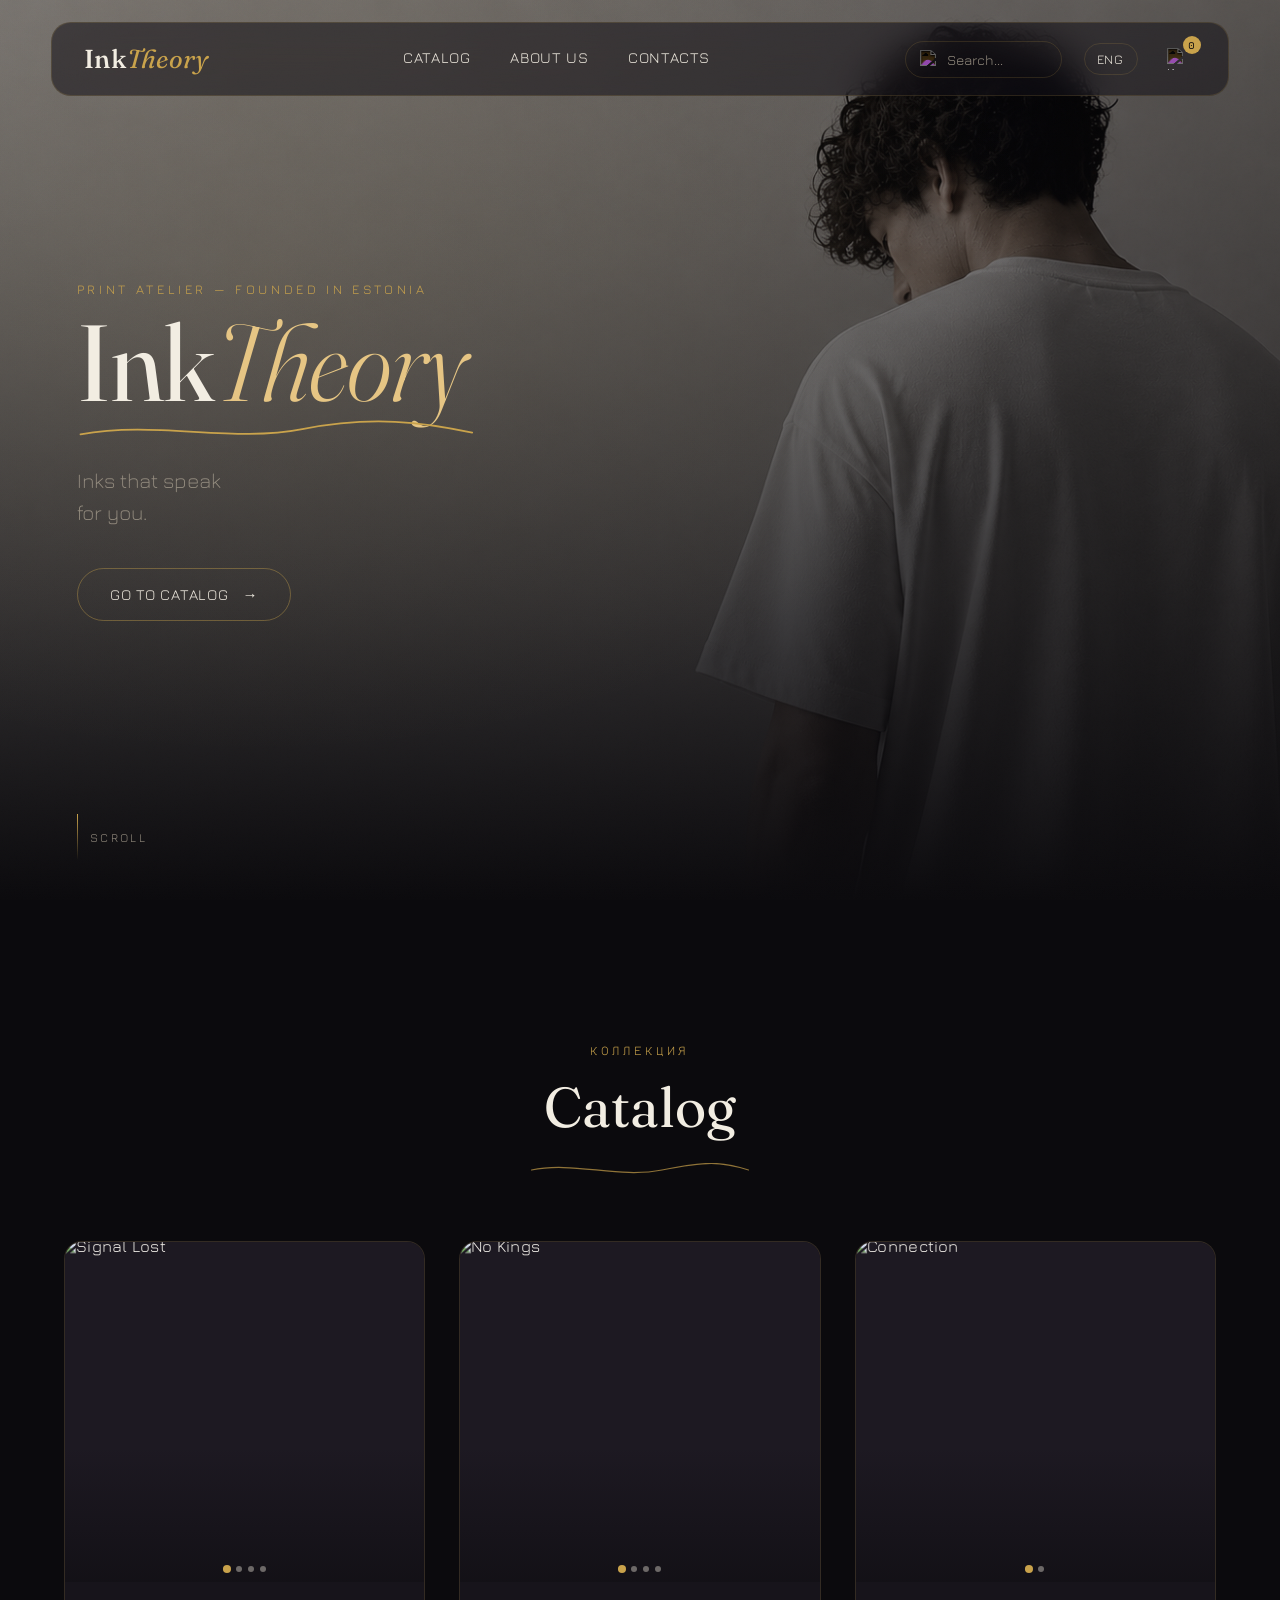
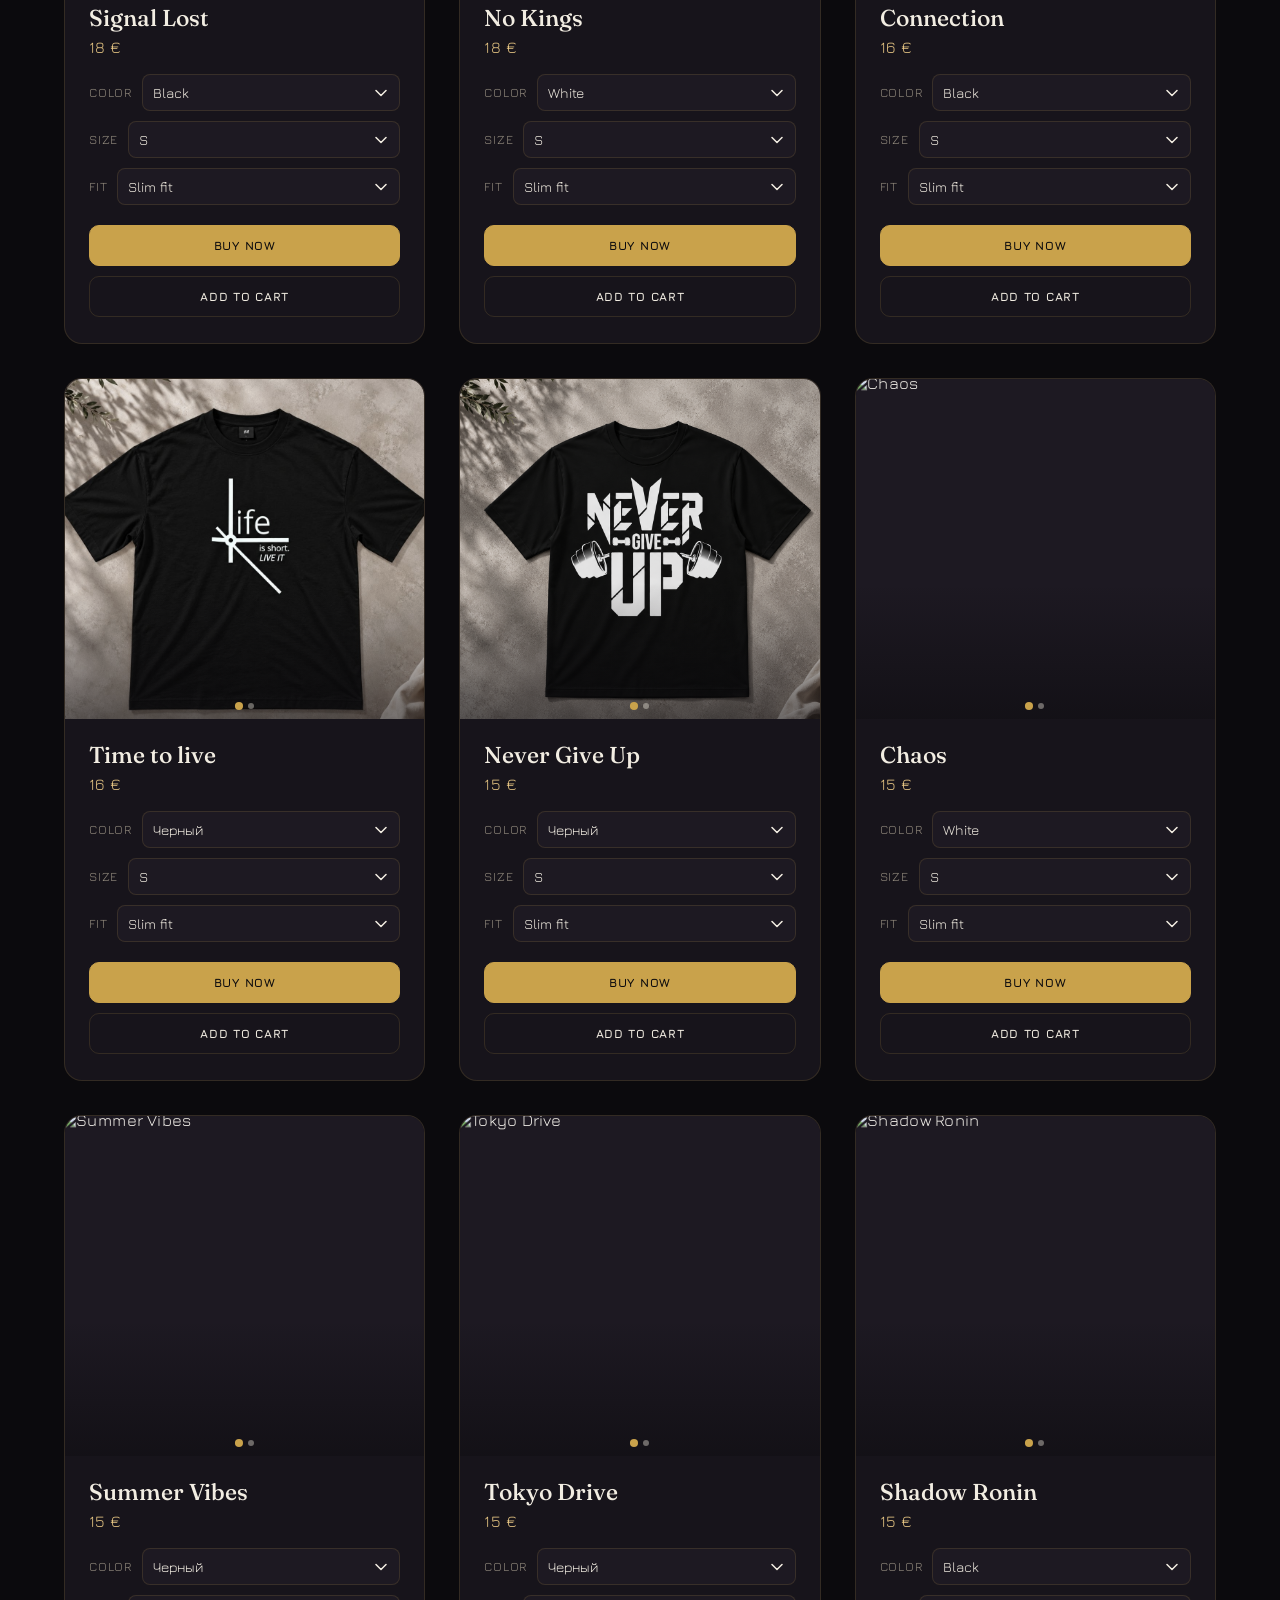
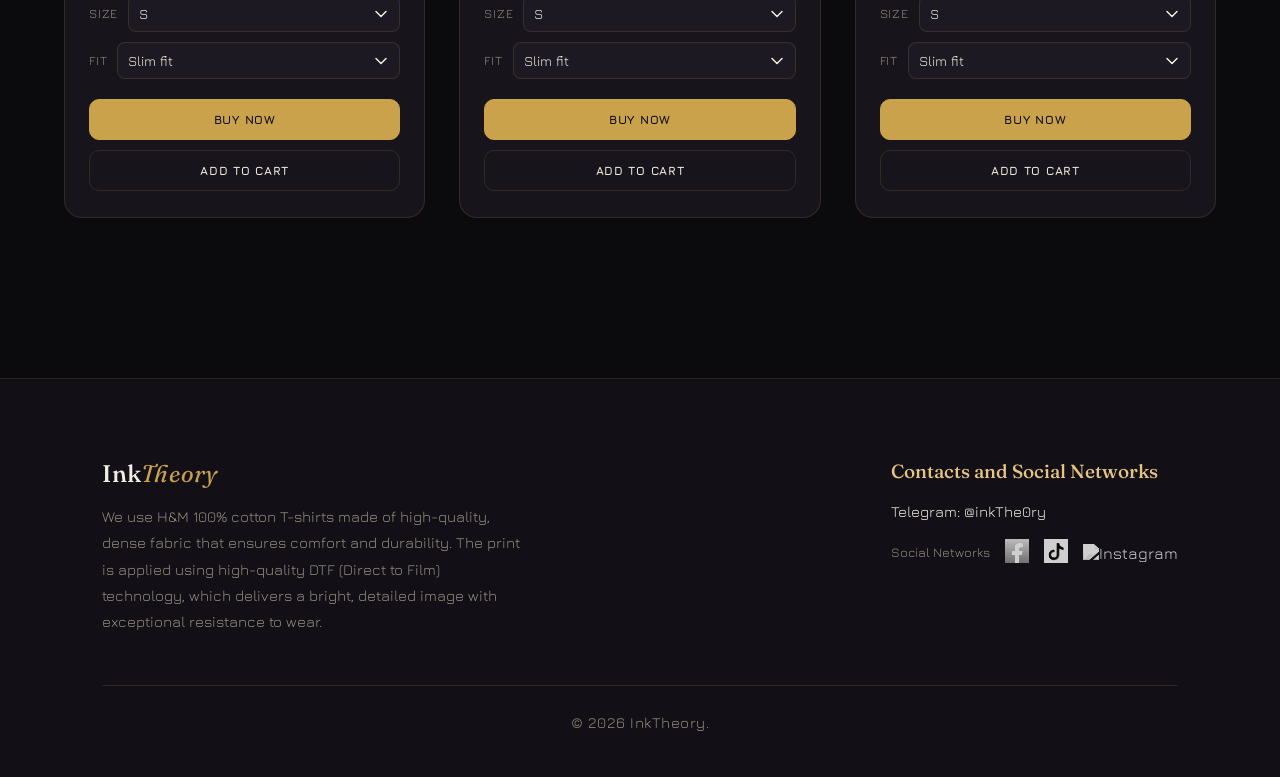
==== InkTheory-Danik/index.html @ cb8fa47a "Add files via upload" ====
<!DOCTYPE html>
<html lang="ru">
<head>
    <meta charset="UTF-8">
    <meta name="viewport" content="width=device-width, initial-scale=1.0">
    <title>InkTheory — Чернила, которые говорят за тебя</title>
    <link rel="preconnect" href="https://fonts.googleapis.com">
    <link rel="preconnect" href="https://fonts.gstatic.com" crossorigin>

    <link href="https://fonts.googleapis.com/css2?family=Fraunces:ital,opsz,wght@0,9..144,300;0,9..144,400;0,9..144,500;0,9..144,600;1,9..144,400;1,9..144,500&family=Jura:wght@300..700&display=swap" rel="stylesheet">

    <link rel="stylesheet" href="style.css">

    <!-- Leaflet -->
    <link rel="stylesheet" href="https://unpkg.com/leaflet@1.9.4/dist/leaflet.css">
    <script src="https://unpkg.com/leaflet@1.9.4/dist/leaflet.js" defer></script>

    <!-- EmailJS -->
    <script src="https://cdn.jsdelivr.net/npm/@emailjs/browser@4/dist/email.min.js" defer></script>

    <!-- PayPal -->
    <script src="https://www.paypal.com/sdk/js?client-id=BAAsgjEdtE_Fz30RCffVSOFut6S5wmv0D1-UGDR533Jw7ZelJe4V5Go125pzAkQ78EjaNn6FU8KIdBzm6M&currency=EUR"></script>
    <script src="script.js" defer></script>
    <script src="PayPal.js" defer></script>


    <style>
        .product-image-wrap .gallery-model-image {
            object-fit: contain !important;
            object-position: center center !important;
            background: #0e0d10;
        }

        .product-image-wrap .gallery-model-placeholder {
            display: flex;
            align-items: center;
            justify-content: center;
            width: 100%;
            height: 100%;
            background: #0e0d10;
            color: #8d8890;
            font-size: 13px;
            letter-spacing: .04em;
            text-align: center;
        }

        .product-image-wrap .gallery-model-placeholder::after {
            content: 'PHOTO OF MODEL';
        }
    </style>
</head>

<body>

<div class="grain"></div>

<header class="main-header" id="siteNav">

    <div class="nav-inner">

        <!-- LOGO -->
        <a href="#top" class="logo">
            Ink<em>Theory</em>
        </a>


        <!-- NAVIGATION -->
        <nav class="nav-links">

            <a
                href="#catalog"
                id="lang-nav-catalog"
            >
                Каталог
            </a>

            <a
                href="#footer"
                id="lang-nav-collections"
            >
                О нас
            </a>

            <a
                href="#footer"
                id="lang-nav-contacts"
            >
                Контакты
            </a>

        </nav>


        <!-- HEADER ICONS -->
        <div class="header-icons">


            <!-- SEARCH -->
            <div class="search-wrap">

                <img
                    src="search.svg"
                    alt="Поиск"
                    class="icon search-icon"
                >

                <input
                    type="text"
                    id="search-input"
                    placeholder="Поиск..."
                    autocomplete="off"
                >

                <div
                    class="search-results"
                    id="search-results"
                ></div>

            </div>


            <!-- LANGUAGE -->
            <select
                id="language-select"
                aria-label="Выбор языка"
            >

                <option value="ru">
                    RUS
                </option>

                <option value="en">
                    ENG
                </option>

                <option value="et">
                    EST
                </option>

            </select>


            <!-- ===================================================== -->
            <!-- КОРЗИНА -->
            <!-- ===================================================== -->

            <div class="cart-wrapper">


                <!-- CART BUTTON -->
                <button
                    type="button"
                    class="cart-trigger"
                    aria-label="Открыть корзину"
                    aria-expanded="false"
                >

                    <img
                        src="shopping-cart.svg"
                        alt="Корзина"
                        class="icon cart-icon"
                    >

                    <span class="cart-count">
                        0
                    </span>

                </button>


                <!-- ================================================= -->
                <!-- CART WINDOW -->
                <!-- ================================================= -->

                <div
                    class="cart-window"
                    aria-label="Корзина"
                >


                    <!-- CART HEADER -->
                    <div class="cart-header">

                        <h3 id="lang-cart-title">
                            Корзина
                        </h3>

                        <button
                            type="button"
                            class="cart-close"
                            aria-label="Закрыть корзину"
                        >
                            ×
                        </button>

                    </div>


                    <!-- ================================================= -->
                    <!-- CART ITEMS -->
                    <!-- ================================================= -->

                    <div class="cart-items">

                        <p id="lang-cart-empty">
                            Корзина пустая
                        </p>

                    </div>


                    <!-- ================================================= -->
                    <!-- CART SUMMARY -->
                    <!-- ================================================= -->

                    <div class="cart-summary">


                        <!-- SUBTOTAL -->
                        <div class="cart-summary-row">

                            <span id="lang-cart-subtotal-label">
                                Товары
                            </span>

                            <span class="cart-subtotal">
                                0.00 €
                            </span>

                        </div>


                        <!-- SHIPPING -->
                        <div class="cart-summary-row">

                            <span id="lang-cart-shipping-label">
                                Доставка
                            </span>

                            <span class="cart-shipping">
                                0.00 €
                            </span>

                        </div>


                        <!-- TOTAL -->
                        <div
                            class="cart-summary-row cart-summary-total"
                        >

                            <span id="lang-cart-total-label">
                                Итого
                            </span>

                            <strong class="cart-total">
                                0.00 €
                            </strong>

                        </div>

                    </div>


                    <!-- ================================================= -->
                    <!-- CHECKOUT -->
                    <!-- ================================================= -->

                    <button
                        type="button"
                        class="checkout-btn"
                        id="lang-cart-checkout"
                    >
                        Перейти к оплате
                    </button>


                    <!-- ================================================= -->
                    <!-- CLEAR CART -->
                    <!-- ================================================= -->

                    <button
                        type="button"
                        class="clear-cart"
                        id="lang-cart-clear"
                    >
                        Очистить корзину
                    </button>


                </div>

            </div>


        </div>

    </div>

</header>


<!-- ============================================================= -->
<!-- HERO -->
<!-- ============================================================= -->

<section class="hero" id="top">

    <div class="hero-veil"></div>

    <div class="hero-content">

        <p
            class="eyebrow"
            id="lang-hero-eyebrow"
        >
            Ателье принта — основано в Эстонии
        </p>


        <h1 class="main-title">
            Ink<em>Theory</em>
        </h1>


        <svg
            class="ink-stroke"
            viewBox="0 0 460 30"
            preserveAspectRatio="none"
            aria-hidden="true"
        >
            <path d="M4 20 C 90 4, 180 30, 260 14 S 400 6, 456 18"/>
        </svg>


        <p
            class="main-subtitle"
            id="lang-hero-subtitle"
        >
            Чернила, которые говорят<br>
            за тебя.
        </p>


        <a
            href="#catalog"
            class="cta-button"
        >

            <span id="lang-hero-btn">
                Перейти в каталог
            </span>

            <span class="arrow">
                &rarr;
            </span>

        </a>

    </div>


    <div
        class="scroll-cue"
        aria-hidden="true"
    >

        <span></span>

        <p id="lang-scroll-cue">
            Листайте
        </p>

    </div>

</section>


<!-- ============================================================= -->
<!-- CATALOG -->
<!-- ============================================================= -->

<section
    class="catalog"
    id="catalog"
>

    <div class="section-head reveal">

        <span
            class="eyebrow"
            id="collections"
        >
            Коллекция
        </span>


        <h2
            class="catalog-title"
            id="lang-catalog-title"
        >
            Каталог
        </h2>


        <svg
            class="ink-divider"
            viewBox="0 0 300 16"
            preserveAspectRatio="none"
            aria-hidden="true"
        >
            <path d="M2 8 C 60 -2, 120 18, 180 8 S 260 -2, 298 8"/>
        </svg>

    </div>


    <div class="products-grid">


        <!-- ===================================================== -->
        <!-- SIGNAL LOST -->
        <!-- ===================================================== -->

        <div
            class="product-card reveal"
            data-product-id="signal-lost"
        >

            <div class="product-image-wrap">

                <img
                    src="images/signal-front.jpg"
                    alt="Signal Lost"
                    class="product-image"

                    data-black="images/signal-front.jpg"
                    data-white="images/TODO-new-3-white.png"

                    data-images-black="images/signal-front.jpg, images/signal-back.jpg, images/signalL-front.jpg, images/signalL-back.jpg"

                    data-images-white=""
                >

                <button
                    type="button"
                    class="carousel-btn carousel-prev"
                    aria-label="Предыдущее фото"
                >
                    ‹
                </button>

                <button
                    type="button"
                    class="carousel-btn carousel-next"
                    aria-label="Следующее фото"
                >
                    ›
                </button>

                <div class="carousel-dots"></div>

            </div>


            <div class="product-body">

                <h3 class="lang-p-title">
                    Signal Lost
                </h3>

                <p class="product-price">
                    18 €
                </p>


                <div class="options">

                    <div class="option-row">

                        <label class="lang-label-color">
                            Цвет
                        </label>

                        <select class="color-select">

                            <option
                                value="black"
                                class="lang-color-black"
                            >
                                Черный
                            </option>

                        </select>

                    </div>


                    <div class="option-row">

                        <label class="lang-label-size">
                            Размер
                        </label>

                        <select>

                            <option>S</option>
                            <option>M</option>
                            <option>L</option>

                        </select>

                    </div>


                    <div class="option-row">

                        <label class="lang-label-fit">
                            Посадка
                        </label>

                        <select class="fit-select">

                            <option
                                value="slim"
                                class="lang-fit-slim"
                            >
                                Slim fit
                            </option>

                            <option
                                value="regular"
                                class="lang-fit-regular"
                            >
                                Regular
                            </option>

                            <option
                                value="relaxed"
                                class="lang-fit-relaxed"
                            >
                                Relaxed
                            </option>

                            <option
                                value="loose"
                                class="lang-fit-loose"
                            >
                                Loose
                            </option>

                            <option
                                value="oversize"
                                class="lang-fit-oversize"
                            >
                                Oversize
                            </option>

                        </select>

                    </div>

                </div>


                <div class="product-buttons">

                    <button
                        class="buy-btn lang-btn-buy"
                    >
                        Купить сейчас
                    </button>

                    <button
                        type="button"
                        class="cart-btn lang-btn-add"
                    >
                        Добавить в корзину
                    </button>

                </div>

            </div>

        </div>

        <!-- ===================================================== -->
        <!-- NO KINGS -->
        <!-- ===================================================== -->

        <div
            class="product-card reveal"
            data-product-id="no-kings"
        >

            <div class="product-image-wrap">

                <img
                    src="images/No Kings.png"
                    alt="No Kings"
                    class="product-image"

                    data-black=""

                    data-white="images/No Kings.png, images/No Kings-back.png"

                    data-images-black=""

                    data-images-white="images/No Kings.png, img/No KIngs-back.png, images/NoKings-front.png, images/NoKings-back.png"
                >

                <button
                    type="button"
                    class="carousel-btn carousel-prev"
                    aria-label="Предыдущее фото"
                >
                    ‹
                </button>

                <button
                    type="button"
                    class="carousel-btn carousel-next"
                    aria-label="Следующее фото"
                >
                    ›
                </button>

                <div class="carousel-dots"></div>

            </div>


            <div class="product-body">

                <h3 class="lang-p-title">
                    No Kings
                </h3>

                <p class="product-price">
                    18 €
                </p>


                <div class="options">

                    <div class="option-row">

                        <label class="lang-label-color">
                            Цвет
                        </label>

                        <select class="color-select">

                            <option
                                value="white"
                                class="lang-color-white"
                            >
                                Белый
                            </option>

                        </select>

                    </div>


                    <div class="option-row">

                        <label class="lang-label-size">
                            Размер
                        </label>

                        <select>

                            <option>S</option>
                            <option>M</option>

                        </select>

                    </div>


                    <div class="option-row">

                        <label class="lang-label-fit">
                            Посадка
                        </label>

                        <select class="fit-select">

                            <option value="slim">Slim fit</option>
                            <option value="regular">Regular</option>
                            <option value="relaxed">Relaxed</option>
                            <option value="loose">Loose</option>
                            <option value="oversize">Oversize</option>

                        </select>

                    </div>

                </div>


                <div class="product-buttons">

                    <button
                        class="buy-btn lang-btn-buy"
                    >
                        Купить сейчас
                    </button>

                    <button
                        type="button"
                        class="cart-btn lang-btn-add"
                    >
                        Добавить в корзину
                    </button>

                </div>

            </div>

        </div>


        <!-- ===================================================== -->
        <!-- CONNECTION -->
        <!-- ===================================================== -->

        <div
            class="product-card reveal"
            data-product-id="connection"
        >

            <div class="product-image-wrap">

                <img
                    src="images/ConnectionB.jpg"
                    alt="Connection"
                    class="product-image"

                    data-black="images/ConnectionB.jpg"
                    data-white="images/ConnectionW.jpg"

                    data-images-black="images/ConnectionB.jpg, images/Connection-frontB.png"

                    data-images-white="images/ConnectionW.jpg, images/Connection-frontW.png"
                >

                <button
                    type="button"
                    class="carousel-btn carousel-prev"
                    aria-label="Предыдущее фото"
                >
                    ‹
                </button>

                <button
                    type="button"
                    class="carousel-btn carousel-next"
                    aria-label="Следующее фото"
                >
                    ›
                </button>

                <div class="carousel-dots"></div>

            </div>


            <div class="product-body">

                <h3 class="lang-p-title">
                    Connection
                </h3>

                <p class="product-price">
                    16 €
                </p>


                <div class="options">

                    <div class="option-row">

                        <label class="lang-label-color">
                            Цвет
                        </label>

                        <select class="color-select">

                            <option
                                value="black"
                                class="lang-color-black"
                            >
                                Черный
                            </option>

                            <option
                                value="white"
                                class="lang-color-white"
                            >
                                Белый
                            </option>

                        </select>

                    </div>


                    <div class="option-row">

                        <label class="lang-label-size">
                            Размер
                        </label>

                        <select>

                            <option>S</option>
                            <option>M</option>
                            <option>L</option>

                        </select>

                    </div>


                    <div class="option-row">

                        <label class="lang-label-fit">
                            Посадка
                        </label>

                        <select class="fit-select">

                            <option value="slim">Slim fit</option>
                            <option value="regular">Regular</option>
                            <option value="relaxed">Relaxed</option>
                            <option value="loose">Loose</option>
                            <option value="oversize">Oversize</option>

                        </select>

                    </div>

                </div>


                <div class="product-buttons">

                    <button
                        class="buy-btn lang-btn-buy"
                    >
                        Купить сейчас
                    </button>

                    <button
                        type="button"
                        class="cart-btn lang-btn-add"
                    >
                        Добавить в корзину
                    </button>

                </div>

            </div>

        </div>


        <!-- ===================================================== -->
        <!-- TIME TO LIVE -->
        <!-- ===================================================== -->

        <div
            class="product-card reveal"
            data-product-id="time-to-live"
        >

            <div class="product-image-wrap">

                <img
                    src="images/Time to liveB.png"
                    alt="Time to live"
                    class="product-image"

                    data-black="images/time-to-liveB.png"
                    data-white="images/Time-to-liveW.png"

                    data-images-black="img/liveB.jpg, img/liveBF.jpg"

                    data-images-white="img/liveW.jpg, img/liveWF.jpg"
                >

                <button
                    type="button"
                    class="carousel-btn carousel-prev"
                    aria-label="Предыдущее фото"
                >
                    ‹
                </button>

                <button
                    type="button"
                    class="carousel-btn carousel-next"
                    aria-label="Следующее фото"
                >
                    ›
                </button>

                <div class="carousel-dots"></div>

            </div>


            <div class="product-body">

                <h3 class="lang-p-title">
                    Time to live
                </h3>

                <p class="product-price">
                    16 €
                </p>


                <div class="options">

                    <div class="option-row">

                        <label class="lang-label-color">
                            Цвет
                        </label>

                        <select class="color-select">

                            <option value="black">
                                Черный
                            </option>

                            <option value="white">
                                Белый
                            </option>

                        </select>

                    </div>


                    <div class="option-row">

                        <label class="lang-label-size">
                            Размер
                        </label>

                        <select>

                            <option>S</option>
                            <option>M</option>
                            <option>L</option>

                        </select>

                    </div>


                    <div class="option-row">

                        <label class="lang-label-fit">
                            Посадка
                        </label>

                        <select class="fit-select">

                            <option value="slim">Slim fit</option>
                            <option value="regular">Regular</option>
                            <option value="relaxed">Relaxed</option>
                            <option value="loose">Loose</option>
                            <option value="oversize">Oversize</option>

                        </select>

                    </div>

                </div>


                <div class="product-buttons">

                    <button
                        class="buy-btn lang-btn-buy"
                    >
                        Купить сейчас
                    </button>

                    <button
                        type="button"
                        class="cart-btn lang-btn-add"
                    >
                        Добавить в корзину
                    </button>

                </div>

            </div>

        </div>


        <!-- ===================================================== -->
        <!-- NEVER GIVE UP -->
        <!-- ===================================================== -->

        <div
            class="product-card reveal"
            data-product-id="never"
        >

            <div class="product-image-wrap">

                <img
                    src="images/Never Give Up.png"
                    alt="Never Give Up"
                    class="product-image"

                    data-black="images/Never Give Up.png"
                    data-white=""

                    data-images-black="images/Never Give Up.png, img/never-front.jpg"
                    data-images-white=""
                >

                <button
                    type="button"
                    class="carousel-btn carousel-prev"
                    aria-label="Предыдущее фото"
                >
                    ‹
                </button>

                <button
                    type="button"
                    class="carousel-btn carousel-next"
                    aria-label="Следующее фото"
                >
                    ›
                </button>

                <div class="carousel-dots"></div>

            </div>


            <div class="product-body">

                <h3 class="lang-p-title">
                    Never Give Up
                </h3>

                <p class="product-price">
                    15 €
                </p>


                <div class="options">

                    <div class="option-row">

                        <label class="lang-label-color">
                            Цвет
                        </label>

                        <select class="color-select">

                            <option value="black">
                                Черный
                            </option>

                        </select>

                    </div>


                    <div class="option-row">

                        <label class="lang-label-size">
                            Размер
                        </label>

                        <select>

                            <option>S</option>
                            <option>M</option>

                        </select>

                    </div>


                    <div class="option-row">

                        <label class="lang-label-fit">
                            Посадка
                        </label>

                        <select class="fit-select">

                            <option value="slim">Slim fit</option>
                            <option value="regular">Regular</option>
                            <option value="relaxed">Relaxed</option>
                            <option value="loose">Loose</option>
                            <option value="oversize">Oversize</option>

                        </select>

                    </div>

                </div>


                <div class="product-buttons">

                    <button
                        class="buy-btn lang-btn-buy"
                        data-paypal-white=""
                    >
                        Купить сейчас
                    </button>

                    <button
                        type="button"
                        class="cart-btn lang-btn-add"
                    >
                        Добавить в корзину
                    </button>

                </div>

            </div>

        </div>


        <!-- ===================================================== -->
        <!-- CHAOS -->
        <!-- ===================================================== -->

        <div
            class="product-card reveal"
            data-product-id="chaos"
        >

            <div class="product-image-wrap">

                <img
                    src="images/Chaos (2).png"
                    alt="Chaos"
                    class="product-image"

                    data-black=""
                    data-white="images/Chaos (2).png,"

                    data-images-black=""
                    data-images-white="images/Chaos (2).png, images/chaos-back.png"
                >

                <button
                    type="button"
                    class="carousel-btn carousel-prev"
                    aria-label="Предыдущее фото"
                >
                    ‹
                </button>

                <button
                    type="button"
                    class="carousel-btn carousel-next"
                    aria-label="Следующее фото"
                >
                    ›
                </button>

                <div class="carousel-dots"></div>

            </div>


            <div class="product-body">

                <h3 class="lang-p-title">
                    Chaos
                </h3>

                <p class="product-price">
                    15 €
                </p>


                <div class="options">

                    <div class="option-row">

                        <label class="lang-label-color">
                            Цвет
                        </label>

                        <select class="color-select">

                            <option
                                value="white"
                                class="lang-color-white"
                            >
                                Белый
                            </option>

                        </select>

                    </div>


                    <div class="option-row">

                        <label class="lang-label-size">
                            Размер
                        </label>

                        <select>

                            <option>S</option>
                            <option>M</option>

                        </select>

                    </div>


                    <div class="option-row">

                        <label class="lang-label-fit">
                            Посадка
                        </label>

                        <select class="fit-select">

                            <option value="slim">Slim fit</option>
                            <option value="regular">Regular</option>
                            <option value="relaxed">Relaxed</option>
                            <option value="loose">Loose</option>
                            <option value="oversize">Oversize</option>

                        </select>

                    </div>

                </div>


                <div class="product-buttons">

                    <button
                        class="buy-btn lang-btn-buy"
                        data-paypal-black=""
                    >
                        Купить сейчас
                    </button>

                    <button
                        type="button"
                        class="cart-btn lang-btn-add"
                    >
                        Добавить в корзину
                    </button>

                </div>

            </div>

        </div>


        <!-- ===================================================== -->
        <!-- SUMMER VIBES -->
        <!-- ===================================================== -->

        <div
            class="product-card reveal"
            data-product-id="summer"
        >

            <div class="product-image-wrap">

                <img
                    src="images/Summer Vibes Black.png"
                    alt="Summer Vibes"
                    class="product-image"

                    data-black="images/Summer Vibes Black.png"
                    data-white="images/Summer Vibes White.png"

                    data-images-black="images/Summer Vibes Black.png, images/summer-fitB.png"

                    data-images-white="images/Summer Vibes White.png, images/summer-fitW.png"
                >

                <button
                    type="button"
                    class="carousel-btn carousel-prev"
                    aria-label="Предыдущее фото"
                >
                    ‹
                </button>

                <button
                    type="button"
                    class="carousel-btn carousel-next"
                    aria-label="Следующее фото"
                >
                    ›
                </button>

                <div class="carousel-dots"></div>

            </div>


            <div class="product-body">

                <h3 class="lang-p-title">
                    Summer Vibes
                </h3>

                <p class="product-price">
                    15 €
                </p>


                <div class="options">

                    <div class="option-row">

                        <label class="lang-label-color">
                            Цвет
                        </label>

                        <select class="color-select">

                            <option value="black">
                                Черный
                            </option>

                            <option value="white">
                                Белый
                            </option>

                        </select>

                    </div>


                    <div class="option-row">

                        <label class="lang-label-size">
                            Размер
                        </label>

                        <select>

                            <option>S</option>
                            <option>M</option>

                        </select>

                    </div>


                    <div class="option-row">

                        <label class="lang-label-fit">
                            Посадка
                        </label>

                        <select class="fit-select">

                            <option value="slim">Slim fit</option>
                            <option value="regular">Regular</option>
                            <option value="relaxed">Relaxed</option>
                            <option value="loose">Loose</option>
                            <option value="oversize">Oversize</option>

                        </select>

                    </div>

                </div>


                <div class="product-buttons">

                    <button
                        class="buy-btn lang-btn-buy"
                    >
                        Купить сейчас
                    </button>

                    <button
                        type="button"
                        class="cart-btn lang-btn-add"
                    >
                        Добавить в корзину
                    </button>

                </div>

            </div>

        </div>


        <!-- ===================================================== -->
        <!-- TOKYO DRIVE -->
        <!-- ===================================================== -->

        <div
            class="product-card reveal"
            data-product-id="drive"
        >

            <div class="product-image-wrap">

                <img
                    src="images/Tokyo Drive Black.png"
                    alt="Tokyo Drive"
                    class="product-image"

                    data-black="images/Tokyo Drive Black.png"
                    data-white="images/Tokyo Drive White.png"

                    data-images-black="images/Tokyo Drive Black.png, images/tokyoB-front.png"

                    data-images-white="images/Tokyo Drive White.png, images/tokyoW-front.png"
                >

                <button
                    type="button"
                    class="carousel-btn carousel-prev"
                    aria-label="Предыдущее фото"
                >
                    ‹
                </button>

                <button
                    type="button"
                    class="carousel-btn carousel-next"
                    aria-label="Следующее фото"
                >
                    ›
                </button>

                <div class="carousel-dots"></div>

            </div>


            <div class="product-body">

                <h3 class="lang-p-title">
                    Tokyo Drive
                </h3>

                <p class="product-price">
                    15 €
                </p>


                <div class="options">

                    <div class="option-row">

                        <label class="lang-label-color">
                            Цвет
                        </label>

                        <select class="color-select">

                            <option value="black">
                                Черный
                            </option>

                            <option value="white">
                                Белый
                            </option>

                        </select>

                    </div>


                    <div class="option-row">

                        <label class="lang-label-size">
                            Размер
                        </label>

                        <select>
                            <option>S</option>
                            <option>M</option>
                        </select>
                    </div>


                    <div class="option-row">

                        <label class="lang-label-fit">
                            Посадка
                        </label>

                        <select class="fit-select">

                            <option value="slim">Slim fit</option>
                            <option value="regular">Regular</option>
                            <option value="relaxed">Relaxed</option>
                            <option value="loose">Loose</option>
                            <option value="oversize">Oversize</option>

                        </select>
                    </div>
                </div>


                <div class="product-buttons">

                    <button
                        class="buy-btn lang-btn-buy"
                    >
                        Купить сейчас
                    </button>

                    <button
                        type="button"
                        class="cart-btn lang-btn-add"
                    >
                        Добавить в корзину
                    </button>
                </div>
            </div>
        </div>


        <!-- ===================================================== -->
        <!-- SHADOW RONIN -->
        <!-- ===================================================== -->

        <div
            class="product-card reveal"
            data-product-id="samurai"
        >

            <div class="product-image-wrap">

                <img
                    src="images/Shadow ronin Black.png"
                    alt="Shadow Ronin"
                    class="product-image"

                    data-black="images/Shadow ronin Black.png"
                    data-white=""

                    data-images-black="images/Shadow ronin Black.png, img/Shadow Ronin-front.png"

                    data-images-white=""
                >

                <button
                    type="button"
                    class="carousel-btn carousel-prev"
                    aria-label="Предыдущее фото"
                >
                    ‹
                </button>

                <button
                    type="button"
                    class="carousel-btn carousel-next"
                    aria-label="Следующее фото"
                >
                    ›
                </button>
                <div class="carousel-dots"></div>
            </div>

            <div class="product-body">

                <h3 class="lang-p-title">
                    Shadow Ronin
                </h3>

                <p class="product-price">
                    15 €
                </p>


                <div class="options">
                    <div class="option-row">
                        <label class="lang-label-color">
                            Цвет
                        </label>
                        <select class="color-select">

                            <option
                                value="black"
                                class="lang-color-black"
                            >
                                Черный
                            </option>
                        </select>
                    </div>


                    <div class="option-row">

                        <label class="lang-label-size">
                            Размер
                        </label>

                        <select>
                            <option>S</option>
                            <option>M</option>
                        </select>
                    </div>

                    <div class="option-row">

                        <label class="lang-label-fit">
                            Посадка
                        </label>

                        <select class="fit-select">

                            <option value="slim">Slim fit</option>
                            <option value="regular">Regular</option>
                            <option value="relaxed">Relaxed</option>
                            <option value="loose">Loose</option>
                            <option value="oversize">Oversize</option>

                        </select>
                    </div>
                </div>


                <div class="product-buttons">

                    <button
                        class="buy-btn lang-btn-buy"
                        data-paypal-white=""
                    >
                        Купить сейчас
                    </button>

                    <button
                        type="button"
                        class="cart-btn lang-btn-add"
                    >
                        Добавить в корзину
                    </button>

                </div>
            </div>
        </div>
    </div>

</section>


<!-- ============================================================= -->
<!-- FOOTER -->
<!-- ============================================================= -->

 <footer class="footer" id="footer">
        <div class="footer-content">

            <div class="footer-about reveal">
                <div class="logo footer-logo">Ink<em>Theory</em></div>
                <p id="lang-footer-about">
                   Мы используем футболки H&M из 100% хлопка, и качетвенной плотной ткани
                   обеспечивающей комфорт и долговечность. 
                   Печать наносится с помощью высококачественной технологии DTF (Direct to Film), которая
                   позволяет получить яркое и детализированное изображение с высокой стойкостью. 
                </p>
            </div>

            <div class="footer-contacts reveal">
                <h3 id="lang-footer-contacts-title">Контакты и Социальные сети</h3>
                <p class="telegram-line">Telegram: @inkThe0ry</p>

                <div class="social-icons">
                    <p id="lang-footer-socials">Social Networks</p>

                    <a href="https://www.facebook.com/profile.php?id=61590591730196&locale=ru_RU" target="_blank" rel="noopener">
                        <img src="images/facebook.png" alt="Facebook">
                    </a>

                    <a href="https://www.tiktok.com/@inktheory18?is_from_webapp=1&sender_device=pc" target="_blank" rel="noopener">
                        <img src="images/tiktok.png" alt="TikTok">
                    </a>

                    <a href="https://www.instagram.com/inktheory.ee/" target="_blank" rel="noopener">
                        <img src="images/instagramm.png" alt="Instagram">
                    </a>
                </div>
            </div>

        </div>

        <div class="footer-bottom">
            <p>© 2026 InkTheory.</p>
        </div>
    </footer>

</body></html>
---- InkTheory-Danik/style.css ----
/* =========================================================================
   INKTHEORY — премиальная тёмная тема
   ========================================================================= */

:root {
    --bg: #0b0a0d;
    --bg-soft: #121016;
    --surface: #17141b;
    --surface-2: #1d1922;
    --border: rgba(201, 162, 75, 0.16);
    --border-strong: rgba(201, 162, 75, 0.4);
    --text: #f2ede2;
    --text-muted: #948c7f;
    --gold: #c9a24b;
    --gold-bright: #e6c583;
    --ink-red: #7c2431;
    --shadow-soft: 0 20px 60px rgba(0, 0, 0, 0.45);
    --ease: cubic-bezier(.22, 1, .36, 1);
}

* {
    margin: 0;
    padding: 0;
    box-sizing: border-box;
}

html {
    scroll-behavior: smooth;
}

body, a, button, select, input, textarea {
    font-family: 'Jura', sans-serif;
}

body {
    background: var(--bg);
    color: var(--text);
    min-height: 100vh;
    -webkit-font-smoothing: antialiased;
    overflow-x: hidden;
    position: relative;
}

/* тонкое зерно поверх всего сайта — ощущение бумаги/типографии */
.grain {
    position: fixed;
    inset: 0;
    pointer-events: none;
    z-index: 9998;
    opacity: 0.035;
    mix-blend-mode: overlay;
    background-image: url("data:image/svg+xml,%3Csvg xmlns='http://www.w3.org/2000/svg' width='120' height='120'%3E%3Cfilter id='n'%3E%3CfeTurbulence type='fractalNoise' baseFrequency='0.85' numOctaves='2' stitchTiles='stitch'/%3E%3C/filter%3E%3Crect width='100%25' height='100%25' filter='url(%23n)'/%3E%3C/svg%3E");
}

::selection {
    background: var(--gold);
    color: #0b0a0d;
}

a {
    color: inherit;
    text-decoration: none;
}

.eyebrow {
    display: inline-block;
    font-size: 13px;
    letter-spacing: 0.28em;
    text-transform: uppercase;
    color: var(--gold);
    margin-bottom: 14px;
}

/* =========================================================================
   ШАПКА — фиксированная
   ========================================================================= */

.main-header {
    position: fixed;
    top: 0;
    left: 0;
    width: 100%;
    z-index: 1000;
    padding: 22px 4vw 0;
    transition: padding 0.4s var(--ease);
}

.nav-inner {
    max-width: 1400px;
    margin: 0 auto;
    height: 74px;
    display: flex;
    align-items: center;
    justify-content: space-between;
    padding: 0 32px;
    border-radius: 20px;
    background: rgba(18, 16, 22, 0.55);
    border: 1px solid var(--border);
    backdrop-filter: blur(18px) saturate(140%);
    -webkit-backdrop-filter: blur(18px) saturate(140%);
    transition: background 0.4s var(--ease), border-color 0.4s var(--ease), box-shadow 0.4s var(--ease);
}

.main-header.scrolled {
    padding-top: 0;
}

.main-header.scrolled .nav-inner {
    border-radius: 0;
    background: rgba(10, 9, 12, 0.82);
    border-color: var(--border-strong);
    box-shadow: 0 10px 40px rgba(0, 0, 0, 0.4);
}

.logo {
    font-family: 'Fraunces', serif;
    font-size: 26px;
    font-weight: 500;
    color: var(--text);
    letter-spacing: 0.01em;
}

.logo em {
    font-style: italic;
    color: var(--gold);
    font-weight: 400;
}

.nav-links {
    display: flex;
    gap: 40px;
}

.nav-links a {
    position: relative;
    font-size: 15px;
    letter-spacing: 0.04em;
    color: var(--text);
    text-transform: uppercase;
    padding-bottom: 4px;
}

.nav-links a::after {
    content: "";
    position: absolute;
    left: 0;
    bottom: 0;
    width: 0;
    height: 1px;
    background: var(--gold);
    transition: width 0.35s var(--ease);
}

.nav-links a:hover::after {
    width: 100%;
}

.header-icons {
    display: flex;
    align-items: center;
    gap: 22px;
    position: relative;
}

.search-wrap {
    position: relative;
    display: flex;
    align-items: center;
    gap: 8px;
    border: 1px solid var(--border);
    border-radius: 999px;
    padding: 8px 14px;
    transition: border-color 0.3s var(--ease), width 0.3s var(--ease);
}

.search-results {
    display: none;
    position: absolute;
    top: calc(100% + 12px);
    left: 0;
    width: 260px;
    background: var(--surface);
    border: 1px solid var(--border);
    border-radius: 14px;
    padding: 8px;
    box-shadow: var(--shadow-soft);
    z-index: 1001;
    opacity: 0;
    transform: translateY(-6px);
    transition: opacity 0.25s var(--ease), transform 0.25s var(--ease);
}

.search-results.active {
    display: block;
    opacity: 1;
    transform: translateY(0);
}

.search-result-item {
    display: flex;
    align-items: center;
    gap: 10px;
    width: 100%;
    background: transparent;
    border: none;
    border-radius: 9px;
    padding: 9px 10px;
    cursor: pointer;
    text-align: left;
    font-size: 14px;
    color: var(--text);
    transition: background 0.2s;
}

.search-result-item:hover {
    background: var(--surface-2);
}

.search-result-item img {
    width: 30px;
    height: 36px;
    object-fit: cover;
    border-radius: 5px;
    background: var(--surface-2);
}

.search-result-item span {
    color: var(--gold-bright);
}

.search-results .search-no-results {
    padding: 10px 12px;
    font-size: 13px;
    color: var(--text-muted);
}

@keyframes cardHighlight {
    0% { box-shadow: 0 0 0 0 rgba(201,162,75,0); border-color: var(--border); }
    30% { box-shadow: 0 0 0 6px rgba(201,162,75,0.18); border-color: var(--gold); }
    100% { box-shadow: 0 0 0 0 rgba(201,162,75,0); border-color: var(--border-strong); }
}

.product-card.search-highlight {
    animation: cardHighlight 1.6s var(--ease);
}

.search-wrap:focus-within {
    border-color: var(--gold);
}

.search-icon {
    width: 15px;
    height: 15px;
    opacity: 0.7;
    filter: invert(1);
}

#search-input {
    background: transparent;
    border: none;
    outline: none;
    color: var(--text);
    font-size: 14px;
    width: 100px;
    transition: width 0.3s var(--ease);
}

#search-input::placeholder {
    color: var(--text-muted);
}

#search-input:focus {
    width: 150px;
}

#language-select {
    font-size: 13px;
    letter-spacing: 0.05em;
    border: 1px solid var(--border);
    border-radius: 999px;
    padding: 7px 12px;
    background: transparent;
    color: var(--text);
    cursor: pointer;
    outline: none;
    appearance: none;
    -webkit-appearance: none;
}

#language-select option {
    background: var(--surface);
    color: var(--text);
}

.header-icons .icon {
    width: 19px;
    height: 19px;
    object-fit: contain;
    cursor: pointer;
    filter: invert(1);
    opacity: 0.85;
    transition: opacity 0.2s, transform 0.2s;
}

.header-icons .icon:hover {
    opacity: 1;
    transform: scale(1.12);
}


/* =========================================================
   CART — INKTHEORY
   DESKTOP + MOBILE
   ========================================================= */


/* =========================================================
   CART ICON
   ========================================================= */

.cart-wrapper {
    position: relative;
    display: block;
    z-index: 10000;
}

.cart-trigger {
    position: relative;
    display: flex;
    align-items: center;
    justify-content: center;

    width: 36px;
    height: 36px;
    padding: 0;

    border: 0;
    background: transparent;

    cursor: pointer;
}

.cart-trigger .cart-icon {
    width: 22px;
    height: 22px;
    display: block;
}

.cart-count {
    position: absolute;
    top: -5px;
    right: -5px;

    width: 18px;
    height: 18px;

    display: flex;
    align-items: center;
    justify-content: center;

    border-radius: 50%;
    background: var(--gold);
    color: #0b0a0d;

    font-size: 10px;
    font-weight: 700;

    pointer-events: none;
}


/* =========================================================
   АНИМАЦИЯ ДОБАВЛЕНИЯ ТОВАРА В КОРЗИНУ
   ========================================================= */

/* Лёгкое покачивание иконки корзины */
.cart-trigger.bump {
    animation: cartBump .35s ease;
}

@keyframes cartBump {
    0%   { transform: scale(1) rotate(0deg); }
    30%  { transform: scale(1.08) rotate(-3deg); }
    60%  { transform: scale(1.04) rotate(3deg); }
    100% { transform: scale(1) rotate(0deg); }
}

/* Едва заметный пульс счётчика */
.cart-count.pop {
    animation: countPop .25s ease;
}

@keyframes countPop {
    0%   { transform: scale(1); }
    50%  { transform: scale(1.15); }
    100% { transform: scale(1); }
}


/* =========================================================
   CART WINDOW
   ========================================================= */

.cart-window {
    display: none;

    position: absolute;
    top: calc(100% + 25px);
    right: -32px;

    width: 370px;
    max-width: calc(100vw - 24px);

    padding: 20px;

    background: var(--surface);

    border: 1px solid var(--border);
    border-radius: 18px;

    box-shadow: var(--shadow-soft);

    z-index: 10001;

    opacity: 0;
    transform: translateY(-10px);
}

.cart-window.active {
    display: block;
    animation: cartIn .25s var(--ease) forwards;
}

@keyframes cartIn {
    to {
        opacity: 1;
        transform: translateY(0);
    }
}


/* =========================================================
   CART HEADER
   ========================================================= */

.cart-header {
    border-bottom: 1px solid rgba(201, 162, 75, 0.25);
    padding-bottom: 12px;
    margin-bottom: 15px;

    display: flex;
    align-items: center;
    justify-content: space-between;

    margin-bottom: 16px;
}

.cart-header h3 {
    margin: 0;

    font-family: 'Fraunces', serif;
    font-size: 20px;
    font-weight: 500;

    color: var(--gold-bright);
}

.cart-close {
    width: 32px;
    height: 32px;

    padding: 0;

    border: 0;
    border-radius: 8px;

    background: transparent;

    color: var(--text-muted);

    font-size: 40px;
    line-height: 1;

    cursor: pointer;

    display: flex;
    align-items: center;
    justify-content: center;

    transition: .2s ease;
}

.cart-close:hover {
    background: var(--surface-2);
    color: var(--text);
}


/* =========================================================
   CART ITEMS
   ========================================================= */

.cart-items {
    max-height: 300px;
    overflow-y: auto;
    padding-right: 3px;
}

.cart-items p {
    margin: 15px 0;

    color: var(--text-muted);
    font-size: 14px;
    text-align: center;
}


/* =========================================================
   CART SCROLLBAR — DESKTOP + MOBILE
   ========================================================= */

/* Chrome / Edge / Safari */
.cart-items::-webkit-scrollbar {
    width: 5px;
}

.cart-items::-webkit-scrollbar-track {
    background: transparent;
    border-radius: 10px;
}

.cart-items::-webkit-scrollbar-thumb {
    background: rgba(201, 162, 75, .45);
    border-radius: 10px;
}

.cart-items::-webkit-scrollbar-thumb:hover {
    background: rgba(201, 162, 75, .70);
}

/* Firefox */
.cart-items {
    scrollbar-width: thin;
    scrollbar-color: rgba(201, 162, 75, .45) transparent;
}


.cart-product {
    position: relative;

    display: flex;
    align-items: center;

    gap: 12px;

    margin-bottom: 14px;
    padding-bottom: 14px;

    border-bottom: 1px solid var(--border);
}

.cart-img {
    width: 72px;
    height: 88px;

    flex: 0 0 auto;

    object-fit: cover;

    border-radius: 8px;

    background: var(--surface-2);
}

.cart-info {
    min-width: 0;
    flex: 1;

    display: flex;
    flex-direction: column;

    gap: 3px;

    font-size: 12px;
    color: var(--text-muted);
}

.cart-info small {
    font-size: 11px;
    color: var(--text-muted);
}

.cart-product-name {
    color: var(--text);

    font-size: 13px;
    font-weight: 600;

    white-space: nowrap;
    overflow: hidden;
    text-overflow: ellipsis;
}


/* =========================================================
   QUANTITY
   ========================================================= */

.cart-product-bottom {
    display: flex;
    align-items: center;
    justify-content: space-between;

    gap: 10px;

    margin-top: 7px;
}

.cart-product-bottom b {
    color: var(--gold-bright);

    font-size: 13px;

    white-space: nowrap;
}

.cart-quantity {
    display: flex;
    align-items: center;

    height: 28px;

    border: 1px solid var(--border);
    border-radius: 7px;

    overflow: hidden;
}

.qty-btn {
    width: 29px;
    height: 28px;

    padding: 0;

    border: 0;

    background: var(--surface-2);
    color: var(--text);

    font-size: 16px;

    cursor: pointer;

    display: flex;
    align-items: center;
    justify-content: center;

    transition: .2s ease;
}

.qty-btn:hover {
    background: var(--gold);
    color: #0b0a0d;
}

.qty-value {
    min-width: 30px;

    text-align: center;

    font-size: 12px;
    font-weight: 600;

    color: var(--text);
}


/* =========================================================
   DELETE PRODUCT
   ПРОСТОЙ КРАСНЫЙ КРЕСТИК БЕЗ ЭФФЕКТОВ
   ========================================================= */

.remove-item {
    flex: 0 0 auto;

    width: 24px;
    height: 24px;

    padding: 0;

    border: 0;
    border-radius: 0;

    background: transparent;

    color: #ff3b30;

    font-size: 14px;
    font-weight: 400;
    line-height: 1;

    cursor: pointer;

    display: flex;
    align-items: center;
    justify-content: center;

    transition: none;
}

.remove-item:hover,
.remove-item:focus,
.remove-item:active {
    background: transparent;
    color: #ff3b30;
    transform: none;
    opacity: 1;
    outline: none;
}


/* =========================================================
   SUMMARY
   ========================================================= */

.cart-summary {
    margin-top: 14px;
    padding-top: 13px;

    border-top: 1px solid var(--border);
}

.cart-summary-row {
    display: flex;
    align-items: center;
    justify-content: space-between;

    margin-bottom: 8px;

    color: var(--text-muted);
    font-size: 13px;
}

.cart-summary-total {
    margin-top: 11px;
    padding-top: 11px;

    border-top: 1px solid var(--border);

    color: var(--text);
    font-size: 15px;
}

.cart-summary-total strong {
    color: var(--gold-bright);
    font-size: 17px;
}


/* =========================================================
   PAYPAL
   ========================================================= */

.cart-paypal {
    margin-top: 16px;
}

.cart-paypal-title {
    margin-bottom: 8px;

    color: var(--text-muted);

    font-size: 11px;
    text-transform: uppercase;
    letter-spacing: .08em;
}

#paypal-cart-buttons {
    width: 100%;
}


/* =========================================================
   CHECKOUT BUTTON — точная копия .buy-btn из каталога
   ========================================================= */

.checkout-btn {
    width: 100%;

    margin-top: 12px;
    margin-bottom: 8px;

    padding: 12px;

    border: none;
    border-radius: 10px;

    background: var(--gold);
    color: #0b0a0d;

    cursor: pointer;

    font-size: 12px;
    font-weight: 700;

    letter-spacing: .06em;
    text-transform: uppercase;

    box-sizing: border-box;
    transition: .25s var(--ease);
}

.checkout-btn:hover {
    background: var(--gold-bright);
    transform: translateY(-1px);
}


/* =========================================================
   CLEAR CART — красная обводка и текст
   ========================================================= */

.clear-cart {
    width: 100%;

    margin-top: 8px;

    padding: 12px;

    border: 1px solid #ff3b30;
    border-radius: 10px;

    background: transparent;
    color: #ff3b30;

    cursor: pointer;

    font-size: 12px;
    font-weight: 700;

    letter-spacing: .06em;
    text-transform: uppercase;

    box-sizing: border-box;
    transition: .25s var(--ease);
}

.clear-cart:hover {
    border-color: #ff544a;
    color: #ff544a;
    background: rgba(255, 59, 48, .06);
}

.clear-cart:active {
    transform: none;
}


/* =========================================================
   PRODUCT BUTTONS (КНОПКИ В КАРТОЧКЕ ТОВАРА)
   ========================================================= */

.product-buttons {
    display: flex;
    flex-direction: column;
    gap: 8px;
    width: 100%;
}

/* Общий стиль для обеих кнопок */
.product-buttons button,
.cart-btn,
.buy-btn {
    width: 100%;
    padding: 12px;
    border-radius: 10px;
    font-size: 12px;
    font-weight: 700;
    letter-spacing: .06em;
    text-transform: uppercase;
    text-align: center;
    cursor: pointer;
    box-sizing: border-box;
    transition: .25s var(--ease);
}

/* Верхняя кнопка "Купить сейчас" */
.buy-btn {
    border: none;
    background: var(--gold);
    color: #0b0a0d;
}

.buy-btn:hover {
    background: var(--gold-bright);
    transform: translateY(-1px);
}

/* Нижняя кнопка "Добавить в корзину" */
.cart-btn {
    border: 1px solid var(--border);
    background: transparent;
    color: var(--text);
}

.cart-btn:hover {
    border-color: var(--gold);
    color: var(--gold-bright);
}


/* =========================================================
   MOBILE CART — TOP SHEET
   ========================================================= */

@media (max-width: 700px) {

    .cart-wrapper {
        position: static;
        z-index: 10000;
    }

    /* Затемнение страницы */
    body.cart-open::before {
        content: "";
        position: fixed;
        inset: 0;

        background: rgba(0, 0, 0, .62);

        z-index: 9998;

        backdrop-filter: blur(3px);
        -webkit-backdrop-filter: blur(3px);

        pointer-events: none;
    }

    /* Запрещаем странице скроллиться под корзиной */
    body.cart-open {
        overflow: hidden;
    }

    /* =====================================================
       КОРЗИНА СВЕРХУ
       ===================================================== */

    .cart-window {
        display: none;

        position: fixed !important;

        top: 0 !important;
        left: 0 !important;
        right: 0 !important;
        bottom: auto !important;

        width: 100% !important;
        max-width: 100% !important;

        height: auto;
        max-height: 82vh;

        margin: 0;

        padding: 16px 16px 18px;

        padding-top: max(16px, env(safe-area-inset-top));

        box-sizing: border-box;

        background: var(--surface);

        border: 1px solid var(--border);
        border-top: none;

        border-radius: 0 0 20px 20px;

        box-shadow: 0 10px 40px rgba(0, 0, 0, .5);

        z-index: 100000 !important;

        display: flex;
        flex-direction: column;

        overflow: hidden;

        opacity: 0;

        transform: translateY(-105%);

        transition:
            transform .3s var(--ease),
            opacity .25s ease;
    }

    /* Открытая корзина */
    .cart-window.active {
        display: flex !important;

        opacity: 1 !important;

        transform: translateY(0) !important;

        animation: none !important;
    }

    /* =====================================================
       ДЕКОРАТИВНАЯ ПОЛОСКА
       ===================================================== */

    .cart-window::before {
        content: "";

        width: 42px;
        height: 4px;

        margin: 0 auto 10px;

        flex: 0 0 auto;

        border-radius: 999px;

        background: rgba(201, 162, 75, .35);
    }

    /* =====================================================
       HEADER
       ===================================================== */

    .cart-header {
        flex: 0 0 auto;

        margin: 0 0 12px;
        padding: 0 0 12px;

        display: flex;
        align-items: center;
        justify-content: space-between;

        border-bottom: 1px solid rgba(201, 162, 75, .25);

        background: var(--surface);
    }

    .cart-header h3 {
        font-size: 20px;
        margin: 0;
    }

    .cart-close {
        width: 40px;
        height: 40px;

        flex: 0 0 40px;

        border-radius: 50%;

        background: var(--surface-2);

        color: var(--text-muted);

        font-size: 30px;

        -webkit-tap-highlight-color: transparent;
    }

    .cart-close:active {
        background: rgba(201, 162, 75, .15);
        color: var(--gold-bright);
    }

    /* =====================================================
       СПИСОК ТОВАРОВ
       ===================================================== */

    .cart-items {
        flex: 1 1 auto;

        min-height: 0;

        width: 100%;

        max-height: none;

        overflow-y: auto;
        overflow-x: hidden;

        padding-right: 3px;

        -webkit-overflow-scrolling: touch;

        overscroll-behavior: contain;

        scrollbar-width: thin;
        scrollbar-color: rgba(201, 162, 75, .5) transparent;
    }

    .cart-items::-webkit-scrollbar {
        width: 4px;
    }

    .cart-items::-webkit-scrollbar-track {
        background: transparent;
    }

    .cart-items::-webkit-scrollbar-thumb {
        background: rgba(201, 162, 75, .5);
        border-radius: 10px;
    }

    /* =====================================================
       ТОВАР
       ===================================================== */

    .cart-product {
        width: 100%;
        min-width: 0;

        gap: 10px;

        margin-bottom: 12px;
        padding-bottom: 12px;

        display: flex;
        align-items: center;
    }

    .cart-img {
        width: 64px;
        height: 78px;

        flex: 0 0 64px;

        border-radius: 9px;
    }

    .cart-info {
        min-width: 0;
        flex: 1 1 auto;

        gap: 4px;
    }

    .cart-product-name {
        max-width: 100%;

        font-size: 14px;

        white-space: nowrap;
        overflow: hidden;
        text-overflow: ellipsis;
    }

    .cart-info small {
        font-size: 11px;
    }

    /* Нижняя часть товара */
    .cart-product-bottom {
        min-width: 0;

        display: flex;
        align-items: center;
        justify-content: space-between;

        gap: 7px;

        margin-top: 5px;
    }

    .cart-product-bottom b {
        font-size: 14px;
        white-space: nowrap;
    }

    /* =====================================================
       КОЛИЧЕСТВО
       ===================================================== */

    .cart-quantity {
        height: 36px;

        flex: 0 0 auto;

        border-radius: 9px;
    }

    .qty-btn {
        width: 36px;
        height: 36px;

        font-size: 18px;

        -webkit-tap-highlight-color: transparent;
    }

    .qty-value {
        min-width: 30px;
        font-size: 13px;
    }

    /* =====================================================
       УДАЛИТЬ
       ===================================================== */

    .remove-item {
        width: 30px;
        height: 30px;

        flex: 0 0 30px;

        font-size: 16px;

        color: #ff3b30 !important;

        -webkit-tap-highlight-color: transparent;
    }

    .remove-item:active {
        opacity: .6 !important;
    }

    /* =====================================================
       ИТОГ
       ===================================================== */

    .cart-summary {
        flex: 0 0 auto;

        margin-top: 10px;
        padding-top: 12px;

        background: var(--surface);

        border-top: 1px solid var(--border);
    }

    .cart-summary-row {
        margin-bottom: 7px;
        font-size: 13px;
    }

    .cart-summary-total {
        margin-top: 9px;
        padding-top: 10px;

        font-size: 15px;
    }

    .cart-summary-total strong {
        font-size: 18px;
    }

    /* =====================================================
       PAYPAL
       ===================================================== */

    .cart-paypal {
        flex: 0 0 auto;

        margin-top: 12px;
    }

    .cart-paypal-title {
        margin-bottom: 7px;
        font-size: 10px;
    }

    #paypal-cart-buttons {
        width: 100%;
        max-width: 100%;
    }

    /* =====================================================
       КНОПКИ
       ===================================================== */

    .checkout-btn,
    .clear-cart {

        width: 100%;

        min-height: 46px;

        margin-left: 0;
        margin-right: 0;

        padding: 12px 14px;

        border-radius: 11px;

        font-size: 12px;

        -webkit-tap-highlight-color: transparent;
    }

    .checkout-btn {
        margin-top: 10px;
        margin-bottom: 7px;
    }

    .clear-cart {
        margin-top: 7px;
    }

    .checkout-btn:active {
        transform: scale(.985);
    }

    /* Кнопки товара */
    .product-buttons {
        width: 100%;
        flex-direction: column;
        gap: 7px;
    }
}


/* =========================================================
   VERY SMALL PHONES
   ========================================================= */

@media (max-width: 380px) {

    .cart-window {
        max-height: 88vh;

        padding-left: 12px;
        padding-right: 12px;
        padding-bottom: 14px;

        border-radius: 0 0 18px 18px;
    }

    .cart-header {
        margin-bottom: 10px;
        padding-bottom: 10px;
    }

    .cart-header h3 {
        font-size: 19px;
    }

    .cart-close {
        width: 38px;
        height: 38px;

        flex-basis: 38px;

        font-size: 28px;
    }

    .cart-product {
        gap: 8px;

        margin-bottom: 10px;
        padding-bottom: 10px;
    }

    .cart-img {
        width: 54px;
        height: 66px;

        flex-basis: 54px;
    }

    .cart-product-name {
        font-size: 13px;
    }

    .cart-info small {
        font-size: 10px;
    }

    .cart-product-bottom b {
        font-size: 13px;
    }

    .cart-quantity {
        height: 34px;
    }

    .qty-btn {
        width: 34px;
        height: 34px;
    }

    .qty-value {
        min-width: 27px;
    }

    .remove-item {
        width: 28px;
        height: 28px;
        flex-basis: 28px;
        font-size: 15px;
    }

    .checkout-btn,
    .clear-cart {
        min-height: 44px;
        font-size: 11px;
    }
}



/* =========================================================================
   HERO
   ========================================================================= */

.hero {
    position: relative;
    width: 100%;
    min-height: 100vh;
    display: flex;
    align-items: center;
    background-image: linear-gradient(180deg, rgba(11,10,13,0.35) 0%, rgba(11,10,13,0.75) 65%, var(--bg) 100%), url('images/main.png');
    background-size: cover;
    background-position: center;
    background-repeat: no-repeat;
    padding: 0 6vw;
    overflow: hidden;
}

.hero-veil {
    position: absolute;
    inset: 0;
    background: radial-gradient(ellipse at 20% 30%, rgba(201,162,75,0.08), transparent 55%);
    pointer-events: none;
}

.hero-content {
    position: relative;
    max-width: 640px;
    z-index: 2;
    animation: heroRise 1s var(--ease) both;
}

@keyframes heroRise {
    from { opacity: 0; transform: translateY(24px); }
    to { opacity: 1; transform: translateY(0); }
}

.main-title {
    font-family: 'Fraunces', serif;
    font-weight: 400;
    font-size: 108px;
    line-height: 0.95;
    letter-spacing: -0.01em;
    color: var(--text);
}

.main-title em {
    font-style: italic;
    font-weight: 300;
    color: var(--gold-bright);
}

.ink-stroke {
    width: 100%;
    max-width: 460px;
    height: 26px;
    margin: 4px 0 22px;
    display: block;
}

.ink-stroke path {
    fill: none;
    stroke: var(--gold);
    stroke-width: 2;
    stroke-linecap: round;
    stroke-dasharray: 620;
    stroke-dashoffset: 620;
    animation: drawInk 1.6s 0.5s var(--ease) forwards;
}

@keyframes drawInk {
    to { stroke-dashoffset: 0; }
}

.main-subtitle {
    font-size: 21px;
    line-height: 1.5;
    color: var(--text-muted);
    margin-bottom: 40px;
    font-weight: 300;
}

.cta-button {
    display: inline-flex;
    align-items: center;
    gap: 14px;
    background: transparent;
    color: var(--text);
    border: 1px solid var(--border-strong);
    padding: 17px 32px;
    font-size: 15px;
    letter-spacing: 0.05em;
    text-transform: uppercase;
    border-radius: 999px;
    position: relative;
    overflow: hidden;
    transition: color 0.35s var(--ease), border-color 0.35s var(--ease);
}

.cta-button::before {
    content: "";
    position: absolute;
    inset: 0;
    background: var(--gold);
    transform: translateX(-101%);
    transition: transform 0.4s var(--ease);
    z-index: -1;
}

.cta-button:hover {
    color: #0b0a0d;
    border-color: var(--gold);
}

.cta-button:hover::before {
    transform: translateX(0);
}

.cta-button .arrow {
    transition: transform 0.3s var(--ease);
}

.cta-button:hover .arrow {
    transform: translateX(5px);
}

.scroll-cue {
    position: absolute;
    bottom: 40px;
    left: 6vw;
    display: flex;
    align-items: center;
    gap: 12px;
    z-index: 2;
}

.scroll-cue span {
    width: 1px;
    height: 46px;
    background: linear-gradient(var(--gold), transparent);
    display: block;
    animation: cuePulse 2.2s ease-in-out infinite;
}

@keyframes cuePulse {
    0%, 100% { opacity: 0.3; }
    50% { opacity: 1; }
}

.scroll-cue p {
    font-size: 12px;
    letter-spacing: 0.2em;
    text-transform: uppercase;
    color: var(--text-muted);
}

/* =========================================================================
   КАТАЛОГ
   ========================================================================= */

.catalog {
    padding: 140px 5vw 100px;
    background: var(--bg);
}

.section-head {
    text-align: center;
    margin-bottom: 64px;
}

.catalog-title {
    font-family: 'Fraunces', serif;
    font-weight: 400;
    font-size: 56px;
    color: var(--text);
}

.ink-divider {
    width: 220px;
    height: 14px;
    margin: 22px auto 0;
    display: block;
}

.ink-divider path {
    fill: none;
    stroke: var(--gold);
    stroke-width: 1.4;
    stroke-linecap: round;
    opacity: 0.7;
}

.products-grid {
    max-width: 1400px;
    margin: 0 auto;
    display: grid;
    grid-template-columns: repeat(auto-fill, minmax(280px, 1fr));
    gap: 34px;
}

.product-card {
    background: var(--surface);
    border: 1px solid var(--border);
    border-radius: 18px;
    overflow: hidden;
    transition: transform 0.45s var(--ease), border-color 0.45s var(--ease), box-shadow 0.45s var(--ease);
}

.product-card:hover {
    transform: translateY(-8px);
    border-color: var(--border-strong);
    box-shadow: 0 24px 50px rgba(0,0,0,0.5), 0 0 0 1px rgba(201,162,75,0.08);
}

.product-image-wrap {
    position: relative;
    overflow: hidden;
    background: var(--surface-2);
}

.product-image {
    width: 100%;
    height: 340px;
    object-fit: cover;
    display: block;
    filter: grayscale(45%) contrast(1.02);
    transform: scale(1.03);
    transition: transform 0.6s var(--ease), filter 0.6s var(--ease);
}

.product-card:hover .product-image {
    filter: grayscale(0%) contrast(1.05);
    transform: scale(1.08);
}

.product-image-wrap::after {
    content: "";
    position: absolute;
    inset: 0;
    background: linear-gradient(180deg, transparent 60%, rgba(11,10,13,0.55) 100%);
    pointer-events: none;
    z-index: 2;
}

/* =========================================================================
   ПРОСТАЯ КАРУСЕЛЬ ФОТО ТОВАРА (разные ракурсы)
   ========================================================================= */

.carousel-btn {
    position: absolute;
    top: 50%;
    transform: translateY(-50%);
    z-index: 3;
    width: 32px;
    height: 32px;
    border-radius: 50%;
    border: 1px solid rgba(201, 162, 75, 0.35);
    background: rgba(11, 10, 13, 0.55);
    color: var(--text);
    font-size: 18px;
    line-height: 1;
    display: flex;
    align-items: center;
    justify-content: center;
    cursor: pointer;
    opacity: 0;
    transition: opacity 0.25s var(--ease), background 0.2s;
}

.product-image-wrap:hover .carousel-btn {
    opacity: 1;
}

.carousel-btn:hover {
    background: rgba(201, 162, 75, 0.35);
}

.carousel-prev {
    left: 10px;
}

.carousel-next {
    right: 10px;
}

.carousel-dots {
    position: absolute;
    left: 0;
    right: 0;
    bottom: 10px;
    z-index: 3;
    display: flex;
    justify-content: center;
    gap: 6px;
}

.carousel-dot {
    width: 6px;
    height: 6px;
    border-radius: 50%;
    background: rgba(242, 237, 226, 0.4);
    cursor: pointer;
    transition: background 0.2s, transform 0.2s;
}

.carousel-dot.active {
    background: var(--gold);
    transform: scale(1.35);
}

/* на тач-устройствах ховера нет — стрелки показываем всегда */
@media (max-width: 768px), (hover: none) {
    .carousel-btn {
        opacity: 1;
    }
}

.product-body {
    padding: 22px 24px 26px;
}

.product-card h3 {
    font-family: 'Fraunces', serif;
    font-weight: 500;
    font-size: 23px;
    margin-bottom: 6px;
    color: var(--text);
}

.product-price {
    font-size: 16px;
    color: var(--gold-bright);
    letter-spacing: 0.03em;
    margin-bottom: 18px;
}

.options {
    display: flex;
    flex-direction: column;
    gap: 10px;
    margin-bottom: 20px;
}

.option-row {
    display: flex;
    align-items: center;
    justify-content: space-between;
    gap: 10px;
}

.options label {
    font-size: 12.5px;
    letter-spacing: 0.06em;
    text-transform: uppercase;
    color: var(--text-muted);
    white-space: nowrap;
}

.options select {
    flex: 1;
    padding: 9px 38px 9px 10px;
    border: 1px solid var(--border);
    border-radius: 8px;
    background-color: var(--surface-2);
    background-image: url("data:image/svg+xml,%3Csvg xmlns='http://www.w3.org/2000/svg' width='12' height='8' viewBox='0 0 12 8'%3E%3Cpath d='M1 1.5 6 6.5 11 1.5' fill='none' stroke='%23f2ede2' stroke-width='1.5' stroke-linecap='round' stroke-linejoin='round'/%3E%3C/svg%3E");
    background-repeat: no-repeat;
    background-position: right 12px center;
    background-size: 12px 8px;
    color: var(--text);
    font-size: 14px;
    outline: none;
    cursor: pointer;
    appearance: none;
    -webkit-appearance: none;
    transition: border-color 0.25s;
}

.options select:focus {
    border-color: var(--gold);
}

.product-buttons {
    display: flex;
    gap: 10px;
}

.buy-btn,
.add-cart-btn {
    flex: 1;
    padding: 13px 8px;
    border-radius: 9px;
    font-size: 12.5px;
    font-weight: 700;
    letter-spacing: 0.06em;
    text-transform: uppercase;
    cursor: pointer;
    border: 1px solid var(--gold);
    background: var(--gold);
    color: #0b0a0d;
    transition: background 0.25s var(--ease), color 0.25s var(--ease), transform 0.2s var(--ease);
}

.buy-btn:hover {
    background: transparent;
    color: var(--gold-bright);
    transform: translateY(-2px);
}

/* =========================================================================
   FOOTER
   ========================================================================= */

.footer {
    margin-top: 60px;
    background: var(--bg-soft);
    border-top: 1px solid var(--border);
    color: var(--text);
    padding: 80px 8% 40px;
}

.footer-content {
    max-width: 1200px;
    margin: 0 auto;
    display: flex;
    justify-content: space-between;
    gap: 60px;
    flex-wrap: wrap;
}

.footer-about, .footer-contacts {
    max-width: 420px;
}

.footer-logo {
    margin-bottom: 16px;
    font-size: 24px;
}

.footer p {
    line-height: 1.75;
    color: var(--text-muted);
    font-size: 15px;
}

.footer h3 {
    font-family: 'Fraunces', serif;
    font-weight: 500;
    margin-bottom: 16px;
    color: var(--gold-bright);
    font-size: 19px;
}

.telegram-line {
    margin-bottom: 14px;
    color: var(--text) !important;
}

.social-icons {
    display: flex;
    align-items: center;
    gap: 15px;
    margin-top: 6px;
}

.social-icons p {
    font-size: 13px;
    color: var(--text-muted);
}

.social-icons img {
    width: 24px;
    height: 24px;
    opacity: 0.8;
    filter: grayscale(100%) brightness(1.6);
    transition: transform 0.25s var(--ease), opacity 0.25s;
}

.social-icons img:hover {
    opacity: 1;
    transform: scale(1.15);
    filter: none;
}

.footer-bottom {
    max-width: 1200px;
    margin: 50px auto 0;
    padding-top: 24px;
    border-top: 1px solid var(--border);
    text-align: center;
    color: var(--text-muted);
    font-size: 13px;
    letter-spacing: 0.04em;
}

/* =========================================================================
   СКРОЛЛ-РЕВИЛ
   ========================================================================= */

.reveal {
    opacity: 0;
    transform: translateY(30px);
    transition: opacity 0.8s var(--ease), transform 0.8s var(--ease);
}

.reveal.in-view {
    opacity: 1;
    transform: translateY(0);
}

/* =========================================================================
   УВЕДОМЛЕНИЯ
   ========================================================================= */

.cart-message {
    position: fixed;
    bottom: 30px;
    right: 30px;
    background: var(--surface);
    border: 1px solid var(--border-strong);
    color: var(--text);
    padding: 15px 25px;
    border-radius: 12px;
    font-size: 14px;
    opacity: 0;
    transform: translateY(20px);
    transition: 0.3s var(--ease);
    z-index: 9999;
    box-shadow: var(--shadow-soft);
}

.cart-message.show {
    opacity: 1;
    transform: translateY(0);
}

/* =========================================================================
   АДАПТИВНОСТЬ
   ========================================================================= */

@media (max-width: 1024px) {

    .main-title {
        font-size: 76px;
    }

    .catalog-title {
        font-size: 44px;
    }

    .nav-links {
        gap: 24px;
    }

}

@media (max-width: 768px) {

    .main-header {
        padding: 8px 3vw 0;
    }

    .nav-inner {
        height: auto;
        flex-direction: column;
        gap: 8px;
        padding: 9px 16px;
        border-radius: 14px;
    }

    .nav-links {
        gap: 18px;
        flex-wrap: wrap;
        justify-content: center;
    }

    .nav-links a {
        font-size: 13px;
    }

    .header-icons {
       width: 100%;
       justify-content: center;
       align-items: center;
       flex-wrap: nowrap;
       gap: 14px;
    }

    #search-input {
        width: 90px;
    }

    #search-input:focus {
        width: 120px;
    }

    .search-results {
        left: 50%;
        transform: translateX(-50%) translateY(-6px);
        width: 240px;
    }

    .search-results.active {
        transform: translateX(-50%) translateY(0);
    }

    .hero {
        padding: 0 6vw;
        text-align: center;
        justify-content: center;
    }

    .hero-content {
        margin: 130px auto 60px;
    }

    .ink-stroke {
        margin-left: auto;
        margin-right: auto;
    }

    .main-title {
        font-size: 52px;
    }

    .main-subtitle {
        font-size: 17px;
    }

    .scroll-cue {
        display: none;
    }

    .catalog {
        padding: 90px 3vw 60px;
    }

    .catalog-title {
        font-size: 34px;
    }

    /* ===== КАТАЛОГ В 2 КОЛОНКИ ===== */

    .products-grid {
        display: grid;
        grid-template-columns: repeat(2, minmax(0, 1fr));
        gap: 12px;
        width: 100%;
    }

    .product-card {
        min-width: 0;
        border-radius: 14px;
        overflow: hidden;
    }

    .product-image {
        height: 230px;
    }

    .product-body {
        padding: 12px;
    }

    .product-body h3 {
        font-size: 16px;
    }

    .product-price {
        font-size: 16px;
    }

    .options {
        gap: 7px;
    }

    .option-row {
        gap: 5px;
    }

    .option-row label {
        font-size: 11px;
    }

    .option-row select {
        width: 100%;
        min-width: 0;
        font-size: 11px;
        padding: 7px 6px;
    }

    .product-buttons {
        flex-direction: column;
        gap: 7px;
    }

    .product-buttons button {
        width: 100%;
        min-height: 40px;
        padding: 8px 6px;
        font-size: 11px;
    }

    .footer {
        padding: 60px 6% 30px;
    }

    .footer-content {
        flex-direction: column;
        align-items: center;
        text-align: center;
        gap: 34px;
    }

    .footer-about,
    .footer-contacts {
        max-width: 100%;
    }

    .social-icons {
        justify-content: center;
    }

}


/* ===== МАЛЕНЬКИЕ ТЕЛЕФОНЫ ===== */

@media (max-width: 480px) {

    .main-title {
        font-size: 40px;
    }

    .catalog {
        padding-left: 3vw;
        padding-right: 3vw;
    }

    .products-grid {
        grid-template-columns: repeat(2, minmax(0, 1fr));
        gap: 10px;
    }

    .product-image {
        height: 200px;
    }

    .product-body {
        padding: 10px;
    }

    .product-body h3 {
        font-size: 15px;
    }

    .product-price {
        font-size: 15px;
    }

    .option-row label {
        font-size: 10px;
    }

    .option-row select {
        font-size: 10px;
        padding: 7px 5px;
    }

    .product-buttons {
        gap: 6px;
    }

    .product-buttons button {
        min-height: 38px;
        font-size: 10px;
        padding: 7px 4px;
    }

}


/* ===== ОЧЕНЬ МАЛЕНЬКИЕ ЭКРАНЫ ===== */

@media (max-width: 360px) {

    .products-grid {
        grid-template-columns: repeat(2, minmax(0, 1fr));
        gap: 8px;
    }

    .product-image {
        height: 180px;
    }

    .product-body {
        padding: 8px;
    }

    .product-body h3 {
        font-size: 14px;
    }

    .product-buttons button {
        font-size: 9px;
        min-height: 36px;
    }

}


/* =========================================================================
   УВАЖЕНИЕ К REDUCED-MOTION
   ========================================================================= */

@media (prefers-reduced-motion: reduce) {

    *,
    *::before,
    *::after {
        animation-duration: 0.001ms !important;
        animation-iteration-count: 1 !important;
        transition-duration: 0.001ms !important;
        scroll-behavior: auto !important;
    }

}


/* =========================================================================
   МОДАЛЬНОЕ ОКНО БЫСТРОЙ ОПЛАТЫ
   ========================================================================= */

#paypal-fast-modal input,
#paypal-fast-modal textarea,
#paypal-fast-modal select {
    font-family: 'Jura', sans-serif;
}


/* =========================================================================
   КАРТА ВЫБОРА МЕСТА ДОСТАВКИ
   ========================================================================= */

.delivery-map-block {
    margin-top: 4px;
}

.delivery-map-links {
    display: flex;
    flex-wrap: wrap;
    gap: 8px;
    margin-bottom: 8px;
}

.delivery-map-link {
    display: inline-flex;
    align-items: center;
    gap: 6px;
    font-size: 12px;
    padding: 7px 12px;
    border-radius: 999px;
    border: 1px solid rgba(201,162,75,0.35);
    color: #e6c583;
    background: rgba(201,162,75,0.08);
    text-decoration: none;
    transition: background 0.2s, transform 0.2s;
}

.delivery-map-link:hover {
    background: rgba(201,162,75,0.18);
    transform: translateY(-1px);
}

.delivery-map-search {
    display: flex;
    gap: 6px;
    margin-bottom: 8px;
}

.delivery-map-search input {
    flex: 1;
    padding: 9px 10px;
    background: #1d1922;
    border: 1px solid rgba(201,162,75,0.2);
    color: #f2ede2;
    border-radius: 8px;
    font-size: 13px;
}

.delivery-map-search button {
    padding: 0 14px;
    border: 1px solid rgba(201,162,75,0.35);
    background: rgba(201,162,75,0.12);
    color: #e6c583;
    border-radius: 8px;
    font-size: 13px;
    cursor: pointer;
    white-space: nowrap;
}

.delivery-map-search button:hover {
    background: rgba(201,162,75,0.22);
}

.delivery-map-canvas {
    width: 100%;
    height: 190px;
    border-radius: 10px;
    overflow: hidden;
    border: 1px solid rgba(201,162,75,0.2);
    background: #1d1922;
}

.delivery-map-hint {
    font-size: 11.5px;
    color: #948c7f;
    margin-top: 6px;
    line-height: 1.4;
}


/* тёмная тема для попапов Leaflet */

.leaflet-popup-content-wrapper,
.leaflet-popup-tip {
    background: #17141b;
    color: #f2ede2;
}

.leaflet-container a.leaflet-popup-close-button {
    color: #948c7f;
}
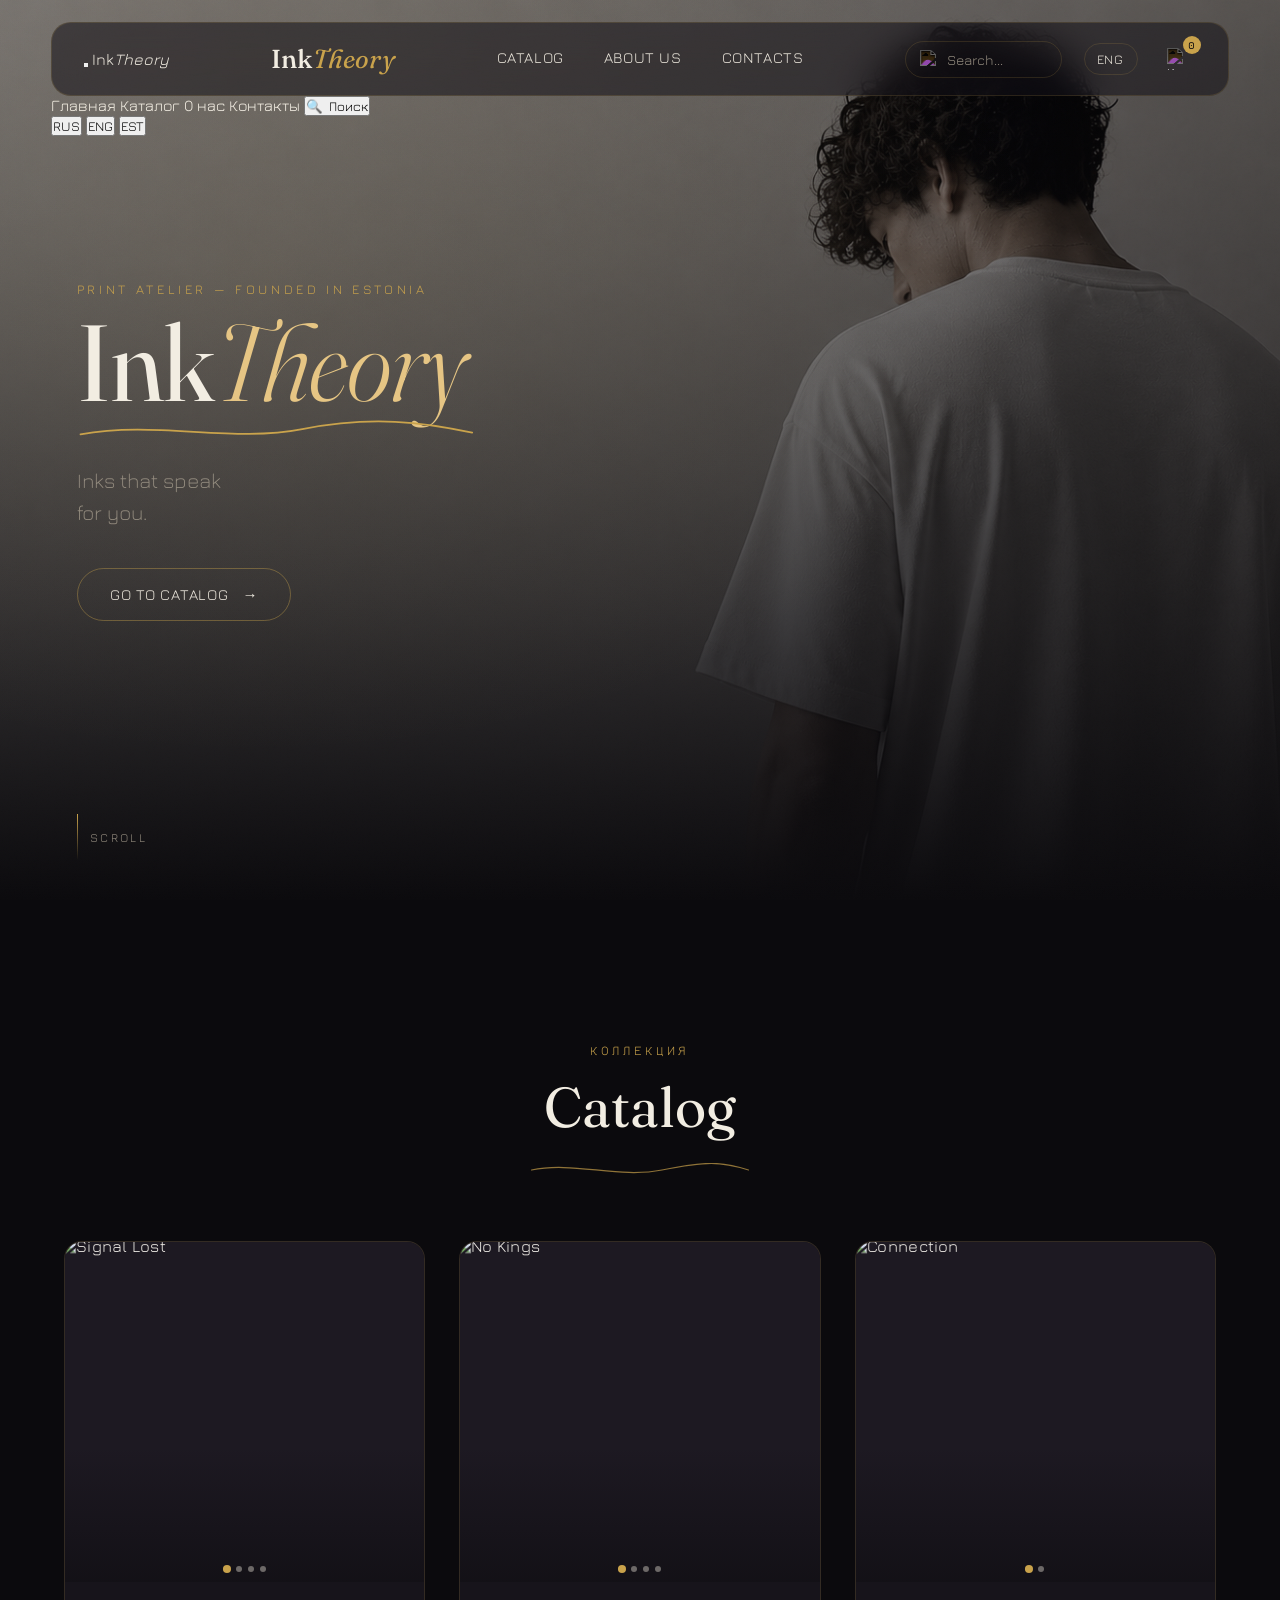
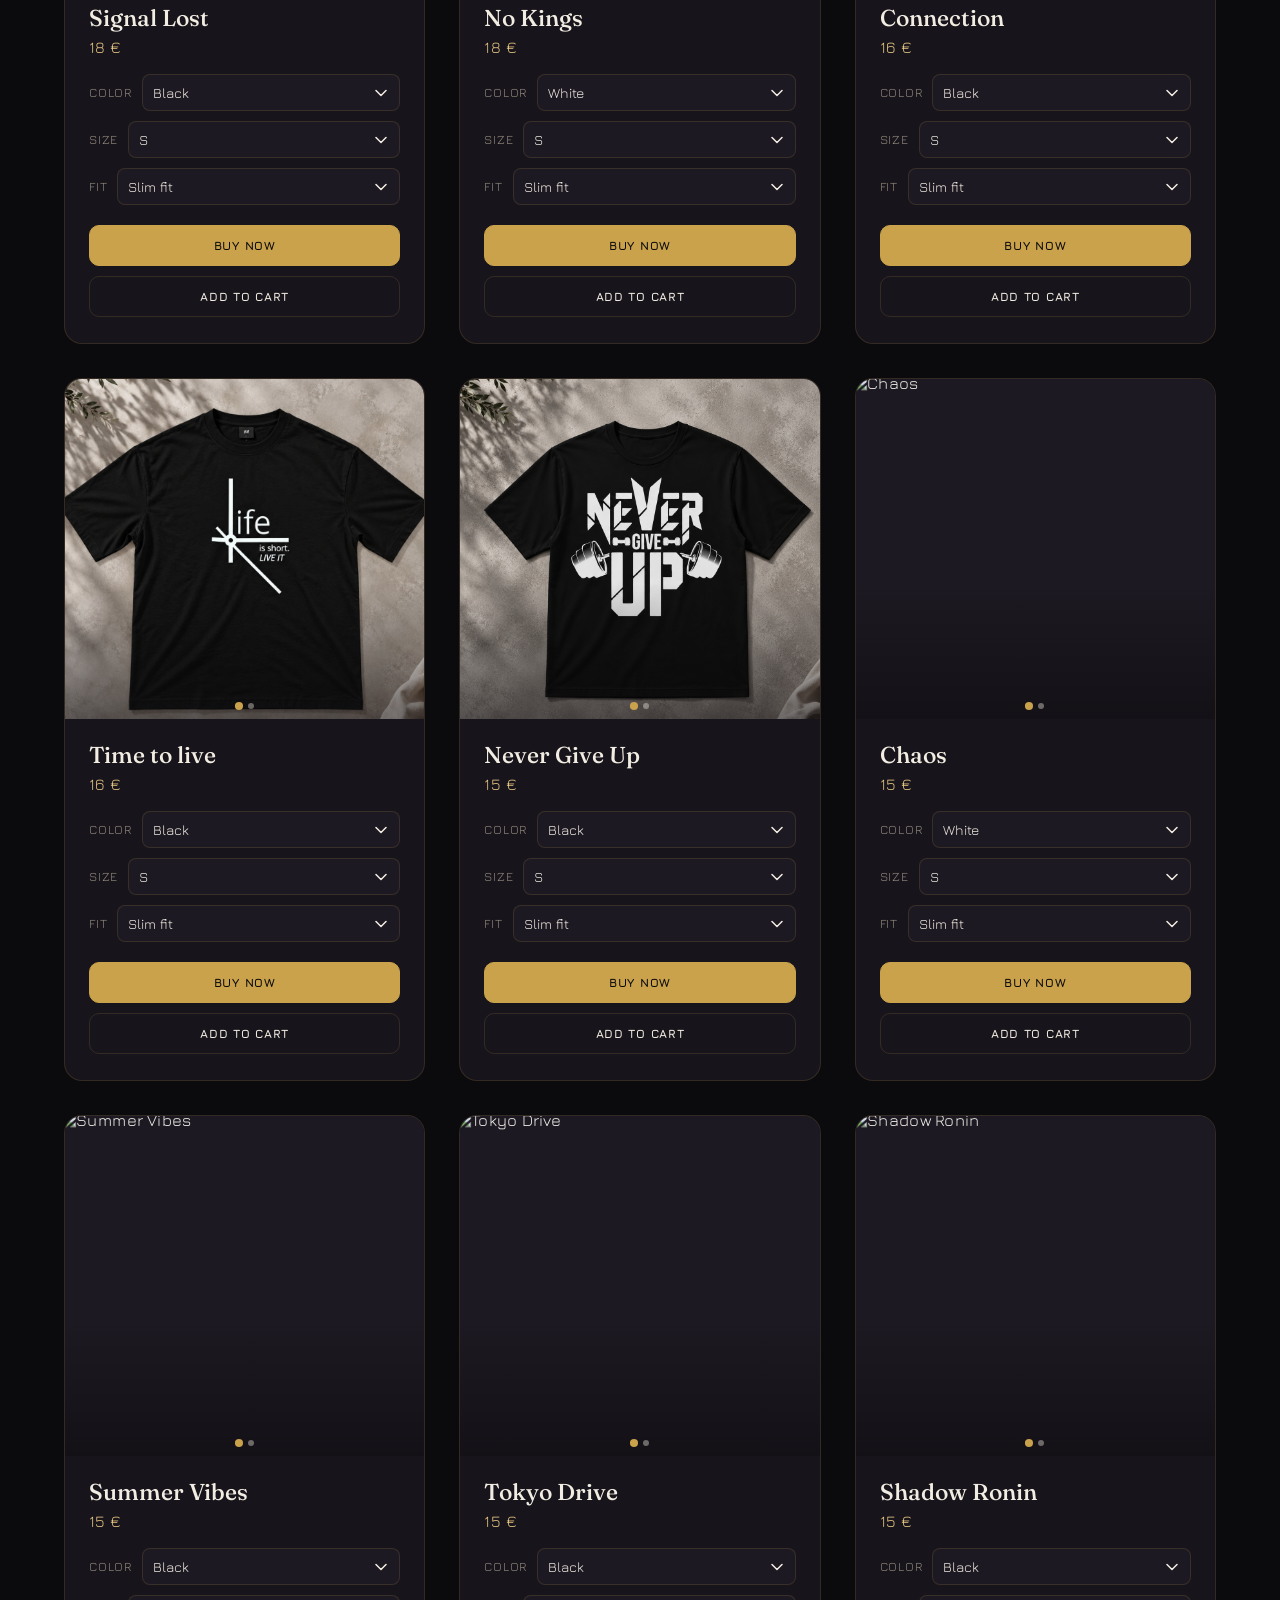
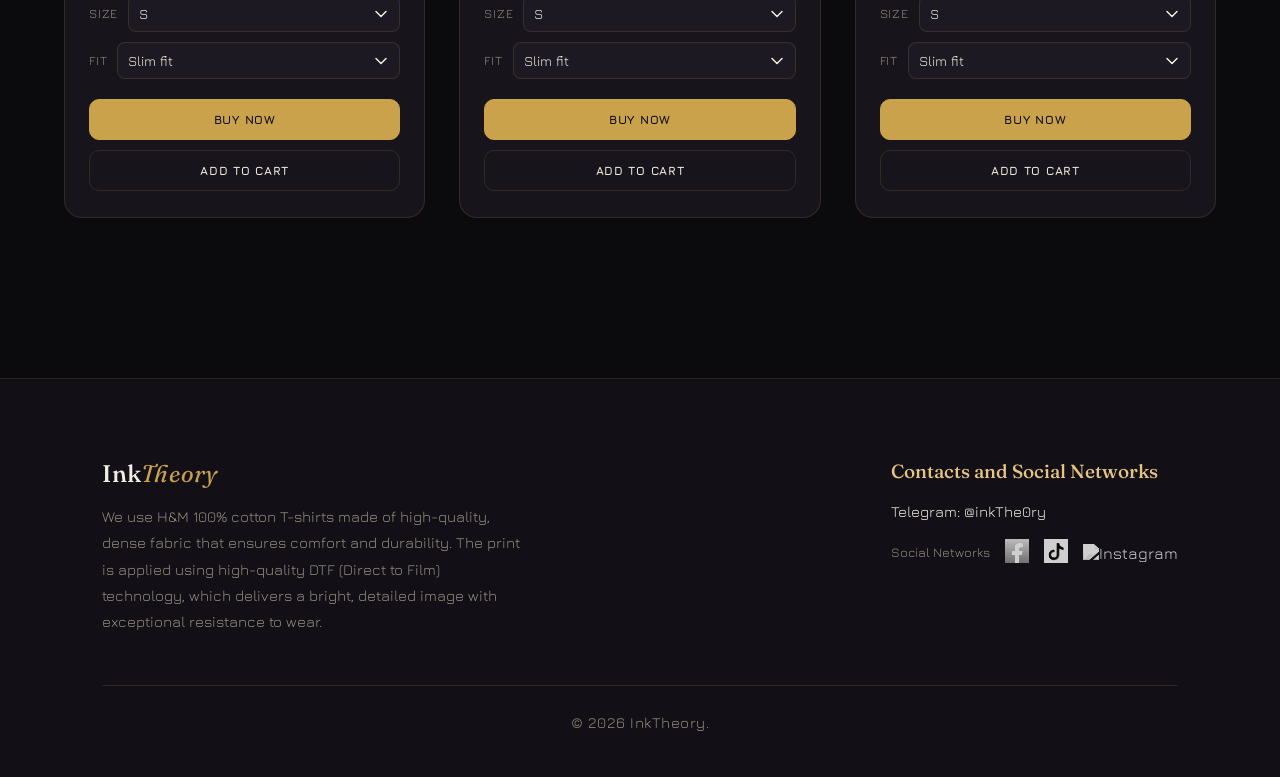
==== commit e551839d: "Add files via upload" ====
--- a/InkTheory-Danik/index.html
+++ b/InkTheory-Danik/index.html
@@ -54,17 +54,70 @@
 
 <div class="grain"></div>
 
+<!-- =========================================================
+     HEADER
+     ========================================================= -->
+
 <header class="main-header" id="siteNav">
 
+    <!-- =====================================================
+         MAIN NAVIGATION CONTAINER
+         ===================================================== -->
+
     <div class="nav-inner">
 
-        <!-- LOGO -->
-        <a href="#top" class="logo">
+
+        <!-- =================================================
+             MOBILE HEADER
+             ================================================= -->
+
+        <div class="mobile-header-bar">
+
+            <!-- HAMBURGER -->
+
+            <button
+                type="button"
+                class="mobile-menu-btn"
+                id="mobile-menu-btn"
+                aria-label="Открыть меню"
+                aria-expanded="false"
+            >
+
+                <span></span>
+                <span></span>
+                <span></span>
+
+            </button>
+
+
+            <!-- MOBILE LOGO -->
+
+            <a
+                href="#top"
+                class="mobile-logo"
+            >
+                Ink<em>Theory</em>
+            </a>
+
+        </div>
+
+
+        <!-- =================================================
+             DESKTOP LOGO
+             ================================================= -->
+
+        <a
+            href="#top"
+            class="logo"
+        >
             Ink<em>Theory</em>
         </a>
 
 
-        <!-- NAVIGATION -->
+        <!-- =================================================
+             DESKTOP NAVIGATION
+             ================================================= -->
+
         <nav class="nav-links">
 
             <a
@@ -91,11 +144,17 @@
         </nav>
 
 
-        <!-- HEADER ICONS -->
+        <!-- =================================================
+             HEADER ICONS
+             ================================================= -->
+
         <div class="header-icons">
 
 
-            <!-- SEARCH -->
+            <!-- =================================================
+                 SEARCH
+                 ================================================= -->
+
             <div class="search-wrap">
 
                 <img
@@ -119,7 +178,10 @@
             </div>
 
 
-            <!-- LANGUAGE -->
+            <!-- =================================================
+                 LANGUAGE
+                 ================================================= -->
+
             <select
                 id="language-select"
                 aria-label="Выбор языка"
@@ -140,14 +202,15 @@
             </select>
 
 
-            <!-- ===================================================== -->
-            <!-- КОРЗИНА -->
-            <!-- ===================================================== -->
+            <!-- =================================================
+                 CART
+                 ================================================= -->
 
             <div class="cart-wrapper">
 
 
                 <!-- CART BUTTON -->
+
                 <button
                     type="button"
                     class="cart-trigger"
@@ -168,9 +231,9 @@
                 </button>
 
 
-                <!-- ================================================= -->
-                <!-- CART WINDOW -->
-                <!-- ================================================= -->
+                <!-- =================================================
+                     CART WINDOW
+                     ================================================= -->
 
                 <div
                     class="cart-window"
@@ -179,6 +242,7 @@
 
 
                     <!-- CART HEADER -->
+
                     <div class="cart-header">
 
                         <h3 id="lang-cart-title">
@@ -196,9 +260,9 @@
                     </div>
 
 
-                    <!-- ================================================= -->
-                    <!-- CART ITEMS -->
-                    <!-- ================================================= -->
+                    <!-- =================================================
+                         CART ITEMS
+                         ================================================= -->
 
                     <div class="cart-items">
 
@@ -209,14 +273,15 @@
                     </div>
 
 
-                    <!-- ================================================= -->
-                    <!-- CART SUMMARY -->
-                    <!-- ================================================= -->
+                    <!-- =================================================
+                         CART SUMMARY
+                         ================================================= -->
 
                     <div class="cart-summary">
 
 
                         <!-- SUBTOTAL -->
+
                         <div class="cart-summary-row">
 
                             <span id="lang-cart-subtotal-label">
@@ -231,6 +296,7 @@
 
 
                         <!-- SHIPPING -->
+
                         <div class="cart-summary-row">
 
                             <span id="lang-cart-shipping-label">
@@ -245,6 +311,7 @@
 
 
                         <!-- TOTAL -->
+
                         <div
                             class="cart-summary-row cart-summary-total"
                         >
@@ -262,9 +329,9 @@
                     </div>
 
 
-                    <!-- ================================================= -->
-                    <!-- CHECKOUT -->
-                    <!-- ================================================= -->
+                    <!-- =================================================
+                         CHECKOUT
+                         ================================================= -->
 
                     <button
                         type="button"
@@ -275,9 +342,9 @@
                     </button>
 
 
-                    <!-- ================================================= -->
-                    <!-- CLEAR CART -->
-                    <!-- ================================================= -->
+                    <!-- =================================================
+                         CLEAR CART
+                         ================================================= -->
 
                     <button
                         type="button"
@@ -295,9 +362,102 @@
 
         </div>
 
+
     </div>
+    <!-- END .nav-inner -->
+
+
+    <!-- =====================================================
+         MOBILE MENU
+         ===================================================== -->
+
+    <div
+        class="mobile-menu"
+        id="mobile-menu"
+    >
+
+
+        <!-- HOME -->
+
+        <a href="#top">
+            Главная
+        </a>
+
+
+        <!-- CATALOG -->
+
+        <a href="#catalog">
+            Каталог
+        </a>
+
+
+        <!-- ABOUT -->
+
+        <a href="#footer">
+            О нас
+        </a>
+
+
+        <!-- CONTACTS -->
+
+        <a href="#footer">
+            Контакты
+        </a>
+
+
+        <!-- =================================================
+             SEARCH BUTTON
+             ================================================= -->
+
+        <button
+            type="button"
+            class="mobile-search-button"
+            id="mobile-search-button"
+        >
+            🔍&nbsp;&nbsp;Поиск
+        </button>
+
+
+        <!-- =================================================
+             LANGUAGE
+             ================================================= -->
+
+        <div class="mobile-language">
+
+
+            <button
+                type="button"
+                data-mobile-lang="ru"
+            >
+                RUS
+            </button>
+
+
+            <button
+                type="button"
+                data-mobile-lang="en"
+            >
+                ENG
+            </button>
+
+
+            <button
+                type="button"
+                data-mobile-lang="et"
+            >
+                EST
+            </button>
+
+
+        </div>
+
+
+    </div>
+    <!-- END .mobile-menu -->
+
 
 </header>
+
 
 
 <!-- ============================================================= -->
@@ -933,277 +1093,12 @@
 
                         <select class="color-select">
 
-                            <option value="black">
+                            <option
+                                value="black"
+                                class="lang-color-black"
+                            >
                                 Черный
                             </option>
-
-                            <option value="white">
-                                Белый
-                            </option>
-
-                        </select>
-
-                    </div>
-
-
-                    <div class="option-row">
-
-                        <label class="lang-label-size">
-                            Размер
-                        </label>
-
-                        <select>
-
-                            <option>S</option>
-                            <option>M</option>
-                            <option>L</option>
-
-                        </select>
-
-                    </div>
-
-
-                    <div class="option-row">
-
-                        <label class="lang-label-fit">
-                            Посадка
-                        </label>
-
-                        <select class="fit-select">
-
-                            <option value="slim">Slim fit</option>
-                            <option value="regular">Regular</option>
-                            <option value="relaxed">Relaxed</option>
-                            <option value="loose">Loose</option>
-                            <option value="oversize">Oversize</option>
-
-                        </select>
-
-                    </div>
-
-                </div>
-
-
-                <div class="product-buttons">
-
-                    <button
-                        class="buy-btn lang-btn-buy"
-                    >
-                        Купить сейчас
-                    </button>
-
-                    <button
-                        type="button"
-                        class="cart-btn lang-btn-add"
-                    >
-                        Добавить в корзину
-                    </button>
-
-                </div>
-
-            </div>
-
-        </div>
-
-
-        <!-- ===================================================== -->
-        <!-- NEVER GIVE UP -->
-        <!-- ===================================================== -->
-
-        <div
-            class="product-card reveal"
-            data-product-id="never"
-        >
-
-            <div class="product-image-wrap">
-
-                <img
-                    src="images/Never Give Up.png"
-                    alt="Never Give Up"
-                    class="product-image"
-
-                    data-black="images/Never Give Up.png"
-                    data-white=""
-
-                    data-images-black="images/Never Give Up.png, img/never-front.jpg"
-                    data-images-white=""
-                >
-
-                <button
-                    type="button"
-                    class="carousel-btn carousel-prev"
-                    aria-label="Предыдущее фото"
-                >
-                    ‹
-                </button>
-
-                <button
-                    type="button"
-                    class="carousel-btn carousel-next"
-                    aria-label="Следующее фото"
-                >
-                    ›
-                </button>
-
-                <div class="carousel-dots"></div>
-
-            </div>
-
-
-            <div class="product-body">
-
-                <h3 class="lang-p-title">
-                    Never Give Up
-                </h3>
-
-                <p class="product-price">
-                    15 €
-                </p>
-
-
-                <div class="options">
-
-                    <div class="option-row">
-
-                        <label class="lang-label-color">
-                            Цвет
-                        </label>
-
-                        <select class="color-select">
-
-                            <option value="black">
-                                Черный
-                            </option>
-
-                        </select>
-
-                    </div>
-
-
-                    <div class="option-row">
-
-                        <label class="lang-label-size">
-                            Размер
-                        </label>
-
-                        <select>
-
-                            <option>S</option>
-                            <option>M</option>
-
-                        </select>
-
-                    </div>
-
-
-                    <div class="option-row">
-
-                        <label class="lang-label-fit">
-                            Посадка
-                        </label>
-
-                        <select class="fit-select">
-
-                            <option value="slim">Slim fit</option>
-                            <option value="regular">Regular</option>
-                            <option value="relaxed">Relaxed</option>
-                            <option value="loose">Loose</option>
-                            <option value="oversize">Oversize</option>
-
-                        </select>
-
-                    </div>
-
-                </div>
-
-
-                <div class="product-buttons">
-
-                    <button
-                        class="buy-btn lang-btn-buy"
-                        data-paypal-white=""
-                    >
-                        Купить сейчас
-                    </button>
-
-                    <button
-                        type="button"
-                        class="cart-btn lang-btn-add"
-                    >
-                        Добавить в корзину
-                    </button>
-
-                </div>
-
-            </div>
-
-        </div>
-
-
-        <!-- ===================================================== -->
-        <!-- CHAOS -->
-        <!-- ===================================================== -->
-
-        <div
-            class="product-card reveal"
-            data-product-id="chaos"
-        >
-
-            <div class="product-image-wrap">
-
-                <img
-                    src="images/Chaos (2).png"
-                    alt="Chaos"
-                    class="product-image"
-
-                    data-black=""
-                    data-white="images/Chaos (2).png,"
-
-                    data-images-black=""
-                    data-images-white="images/Chaos (2).png, images/chaos-back.png"
-                >
-
-                <button
-                    type="button"
-                    class="carousel-btn carousel-prev"
-                    aria-label="Предыдущее фото"
-                >
-                    ‹
-                </button>
-
-                <button
-                    type="button"
-                    class="carousel-btn carousel-next"
-                    aria-label="Следующее фото"
-                >
-                    ›
-                </button>
-
-                <div class="carousel-dots"></div>
-
-            </div>
-
-
-            <div class="product-body">
-
-                <h3 class="lang-p-title">
-                    Chaos
-                </h3>
-
-                <p class="product-price">
-                    15 €
-                </p>
-
-
-                <div class="options">
-
-                    <div class="option-row">
-
-                        <label class="lang-label-color">
-                            Цвет
-                        </label>
-
-                        <select class="color-select">
 
                             <option
                                 value="white"
@@ -1211,7 +1106,6 @@
                             >
                                 Белый
                             </option>
-
                         </select>
 
                     </div>
@@ -1227,6 +1121,7 @@
 
                             <option>S</option>
                             <option>M</option>
+                            <option>L</option>
 
                         </select>
 
@@ -1258,7 +1153,6 @@
 
                     <button
                         class="buy-btn lang-btn-buy"
-                        data-paypal-black=""
                     >
                         Купить сейчас
                     </button>
@@ -1278,27 +1172,26 @@
 
 
         <!-- ===================================================== -->
-        <!-- SUMMER VIBES -->
+        <!-- NEVER GIVE UP -->
         <!-- ===================================================== -->
 
         <div
             class="product-card reveal"
-            data-product-id="summer"
+            data-product-id="never"
         >
 
             <div class="product-image-wrap">
 
                 <img
-                    src="images/Summer Vibes Black.png"
-                    alt="Summer Vibes"
+                    src="images/Never Give Up.png"
+                    alt="Never Give Up"
                     class="product-image"
 
-                    data-black="images/Summer Vibes Black.png"
-                    data-white="images/Summer Vibes White.png"
-
-                    data-images-black="images/Summer Vibes Black.png, images/summer-fitB.png"
-
-                    data-images-white="images/Summer Vibes White.png, images/summer-fitW.png"
+                    data-black="images/Never Give Up.png"
+                    data-white=""
+
+                    data-images-black="images/Never Give Up.png, img/never-front.jpg"
+                    data-images-white=""
                 >
 
                 <button
@@ -1325,7 +1218,7 @@
             <div class="product-body">
 
                 <h3 class="lang-p-title">
-                    Summer Vibes
+                    Never Give Up
                 </h3>
 
                 <p class="product-price">
@@ -1343,13 +1236,19 @@
 
                         <select class="color-select">
 
-                            <option value="black">
+                               <option
+                                value="black"
+                                class="lang-color-black"
+                            >
                                 Черный
                             </option>
 
-                            <option value="white">
+                            <option
+                                value="white"
+                                class="lang-color-white"
+                            >
                                 Белый
-                            </option>
+                            </option>   
 
                         </select>
 
@@ -1397,6 +1296,288 @@
 
                     <button
                         class="buy-btn lang-btn-buy"
+                        data-paypal-white=""
+                    >
+                        Купить сейчас
+                    </button>
+
+                    <button
+                        type="button"
+                        class="cart-btn lang-btn-add"
+                    >
+                        Добавить в корзину
+                    </button>
+
+                </div>
+
+            </div>
+
+        </div>
+
+
+        <!-- ===================================================== -->
+        <!-- CHAOS -->
+        <!-- ===================================================== -->
+
+        <div
+            class="product-card reveal"
+            data-product-id="chaos"
+        >
+
+            <div class="product-image-wrap">
+
+                <img
+                    src="images/Chaos (2).png"
+                    alt="Chaos"
+                    class="product-image"
+
+                    data-black=""
+                    data-white="images/Chaos (2).png,"
+
+                    data-images-black=""
+                    data-images-white="images/Chaos (2).png, images/chaos-back.png"
+                >
+
+                <button
+                    type="button"
+                    class="carousel-btn carousel-prev"
+                    aria-label="Предыдущее фото"
+                >
+                    ‹
+                </button>
+
+                <button
+                    type="button"
+                    class="carousel-btn carousel-next"
+                    aria-label="Следующее фото"
+                >
+                    ›
+                </button>
+
+                <div class="carousel-dots"></div>
+
+            </div>
+
+
+            <div class="product-body">
+
+                <h3 class="lang-p-title">
+                    Chaos
+                </h3>
+
+                <p class="product-price">
+                    15 €
+                </p>
+
+
+                <div class="options">
+
+                    <div class="option-row">
+
+                        <label class="lang-label-color">
+                            Цвет
+                        </label>
+
+                        <select class="color-select">
+
+                            <option
+                                value="white"
+                                class="lang-color-white"
+                            >
+                                Белый
+                            </option>
+
+                        </select>
+
+                    </div>
+
+
+                    <div class="option-row">
+
+                        <label class="lang-label-size">
+                            Размер
+                        </label>
+
+                        <select>
+
+                            <option>S</option>
+                            <option>M</option>
+
+                        </select>
+
+                    </div>
+
+
+                    <div class="option-row">
+
+                        <label class="lang-label-fit">
+                            Посадка
+                        </label>
+
+                        <select class="fit-select">
+
+                            <option value="slim">Slim fit</option>
+                            <option value="regular">Regular</option>
+                            <option value="relaxed">Relaxed</option>
+                            <option value="loose">Loose</option>
+                            <option value="oversize">Oversize</option>
+
+                        </select>
+
+                    </div>
+
+                </div>
+
+
+                <div class="product-buttons">
+
+                    <button
+                        class="buy-btn lang-btn-buy"
+                        data-paypal-black=""
+                    >
+                        Купить сейчас
+                    </button>
+
+                    <button
+                        type="button"
+                        class="cart-btn lang-btn-add"
+                    >
+                        Добавить в корзину
+                    </button>
+
+                </div>
+
+            </div>
+
+        </div>
+
+
+        <!-- ===================================================== -->
+        <!-- SUMMER VIBES -->
+        <!-- ===================================================== -->
+
+        <div
+            class="product-card reveal"
+            data-product-id="summer"
+        >
+
+            <div class="product-image-wrap">
+
+                <img
+                    src="images/Summer Vibes Black.png"
+                    alt="Summer Vibes"
+                    class="product-image"
+
+                    data-black="images/Summer Vibes Black.png"
+                    data-white="images/Summer Vibes White.png"
+
+                    data-images-black="images/Summer Vibes Black.png, images/summer-fitB.png"
+
+                    data-images-white="images/Summer Vibes White.png, images/summer-fitW.png"
+                >
+
+                <button
+                    type="button"
+                    class="carousel-btn carousel-prev"
+                    aria-label="Предыдущее фото"
+                >
+                    ‹
+                </button>
+
+                <button
+                    type="button"
+                    class="carousel-btn carousel-next"
+                    aria-label="Следующее фото"
+                >
+                    ›
+                </button>
+
+                <div class="carousel-dots"></div>
+
+            </div>
+
+
+            <div class="product-body">
+
+                <h3 class="lang-p-title">
+                    Summer Vibes
+                </h3>
+
+                <p class="product-price">
+                    15 €
+                </p>
+
+
+                <div class="options">
+
+                    <div class="option-row">
+
+                        <label class="lang-label-color">
+                            Цвет
+                        </label>
+
+                        <select class="color-select">
+
+                           <option
+                                value="black"
+                                class="lang-color-black"
+                            >
+                                Черный
+                            </option>
+
+                            <option
+                                value="white"
+                                class="lang-color-white"
+                            >
+                                Белый
+                            </option>
+
+                        </select>
+
+                    </div>
+
+
+                    <div class="option-row">
+
+                        <label class="lang-label-size">
+                            Размер
+                        </label>
+
+                        <select>
+
+                            <option>S</option>
+                            <option>M</option>
+
+                        </select>
+
+                    </div>
+
+
+                    <div class="option-row">
+
+                        <label class="lang-label-fit">
+                            Посадка
+                        </label>
+
+                        <select class="fit-select">
+
+                            <option value="slim">Slim fit</option>
+                            <option value="regular">Regular</option>
+                            <option value="relaxed">Relaxed</option>
+                            <option value="loose">Loose</option>
+                            <option value="oversize">Oversize</option>
+
+                        </select>
+
+                    </div>
+
+                </div>
+
+
+                <div class="product-buttons">
+
+                    <button
+                        class="buy-btn lang-btn-buy"
                     >
                         Купить сейчас
                     </button>
@@ -1481,11 +1662,17 @@
 
                         <select class="color-select">
 
-                            <option value="black">
+                            <option
+                                value="black"
+                                class="lang-color-black"
+                            >
                                 Черный
                             </option>
 
-                            <option value="white">
+                            <option
+                                value="white"
+                                class="lang-color-white"
+                            >
                                 Белый
                             </option>
 
--- a/InkTheory-Danik/style.css
+++ b/InkTheory-Danik/style.css
@@ -164,6 +164,7 @@
 
 .search-wrap {
     position: relative;
+    z-index: 10;
     display: flex;
     align-items: center;
     gap: 8px;
@@ -184,7 +185,7 @@
     border-radius: 14px;
     padding: 8px;
     box-shadow: var(--shadow-soft);
-    z-index: 1001;
+    z-index: 100002;
     opacity: 0;
     transform: translateY(-6px);
     transition: opacity 0.25s var(--ease), transform 0.25s var(--ease);
@@ -1946,33 +1947,20 @@
    ========================================================================= */
 
 @media (max-width: 1024px) {
-
-    .main-title {
-        font-size: 76px;
-    }
-
-    .catalog-title {
-        font-size: 44px;
-    }
-
-    .nav-links {
-        gap: 24px;
-    }
-
+    .main-title { font-size: 76px; }
+    .catalog-title { font-size: 44px; }
+    .nav-links { gap: 24px; }
 }
 
 @media (max-width: 768px) {
-
-    .main-header {
-        padding: 8px 3vw 0;
-    }
+    .main-header { padding: 14px 3vw 0; }
 
     .nav-inner {
         height: auto;
         flex-direction: column;
-        gap: 8px;
-        padding: 9px 16px;
-        border-radius: 14px;
+        gap: 14px;
+        padding: 16px 20px;
+        border-radius: 16px;
     }
 
     .nav-links {
@@ -1981,25 +1969,17 @@
         justify-content: center;
     }
 
-    .nav-links a {
-        font-size: 13px;
-    }
+    .nav-links a { font-size: 13px; }
 
     .header-icons {
-       width: 100%;
-       justify-content: center;
-       align-items: center;
-       flex-wrap: nowrap;
-       gap: 14px;
-    }
-
-    #search-input {
-        width: 90px;
-    }
-
-    #search-input:focus {
-        width: 120px;
-    }
+        width: 100%;
+        justify-content: center;
+        flex-wrap: wrap;
+        gap: 14px;
+    }
+
+    #search-input { width: 90px; }
+    #search-input:focus { width: 120px; }
 
     .search-results {
         left: 50%;
@@ -2011,242 +1991,70 @@
         transform: translateX(-50%) translateY(0);
     }
 
+    .cart-window {
+        right: auto;
+        left: 50%;
+        transform: translateX(-50%);
+    }
+
+    @keyframes cartIn {
+        to { opacity: 1; transform: translateX(-50%) translateY(0); }
+    }
+
     .hero {
         padding: 0 6vw;
         text-align: center;
         justify-content: center;
     }
 
-    .hero-content {
-        margin: 130px auto 60px;
-    }
-
-    .ink-stroke {
-        margin-left: auto;
-        margin-right: auto;
-    }
-
-    .main-title {
-        font-size: 52px;
-    }
-
-    .main-subtitle {
-        font-size: 17px;
-    }
-
-    .scroll-cue {
-        display: none;
-    }
-
-    .catalog {
-        padding: 90px 3vw 60px;
-    }
-
-    .catalog-title {
-        font-size: 34px;
-    }
-
-    /* ===== КАТАЛОГ В 2 КОЛОНКИ ===== */
+    .hero-content { margin: 130px auto 60px; }
+
+    .ink-stroke { margin-left: auto; margin-right: auto; }
+
+    .main-title { font-size: 52px; }
+    .main-subtitle { font-size: 17px; }
+    .scroll-cue { display: none; }
+
+    .catalog { padding: 90px 4vw 60px; }
+    .catalog-title { font-size: 34px; }
 
     .products-grid {
-        display: grid;
-        grid-template-columns: repeat(2, minmax(0, 1fr));
-        gap: 12px;
-        width: 100%;
-    }
-
-    .product-card {
-        min-width: 0;
-        border-radius: 14px;
-        overflow: hidden;
-    }
-
-    .product-image {
-        height: 230px;
-    }
-
-    .product-body {
-        padding: 12px;
-    }
-
-    .product-body h3 {
-        font-size: 16px;
-    }
-
-    .product-price {
-        font-size: 16px;
-    }
-
-    .options {
-        gap: 7px;
-    }
-
-    .option-row {
-        gap: 5px;
-    }
-
-    .option-row label {
-        font-size: 11px;
-    }
-
-    .option-row select {
-        width: 100%;
-        min-width: 0;
-        font-size: 11px;
-        padding: 7px 6px;
-    }
-
-    .product-buttons {
-        flex-direction: column;
-        gap: 7px;
-    }
-
-    .product-buttons button {
-        width: 100%;
-        min-height: 40px;
-        padding: 8px 6px;
-        font-size: 11px;
-    }
-
-    .footer {
-        padding: 60px 6% 30px;
-    }
-
-    .footer-content {
-        flex-direction: column;
-        align-items: center;
-        text-align: center;
-        gap: 34px;
-    }
-
-    .footer-about,
-    .footer-contacts {
-        max-width: 100%;
-    }
-
-    .social-icons {
-        justify-content: center;
-    }
-
-}
-
-
-/* ===== МАЛЕНЬКИЕ ТЕЛЕФОНЫ ===== */
+        grid-template-columns: repeat(auto-fill, minmax(240px, 1fr));
+        gap: 20px;
+    }
+
+    .footer { padding: 60px 6% 30px; }
+    .footer-content { flex-direction: column; align-items: center; text-align: center; gap: 34px; }
+    .footer-about, .footer-contacts { max-width: 100%; }
+    .social-icons { justify-content: center; }
+}
 
 @media (max-width: 480px) {
-
-    .main-title {
-        font-size: 40px;
-    }
-
-    .catalog {
-        padding-left: 3vw;
-        padding-right: 3vw;
-    }
-
-    .products-grid {
-        grid-template-columns: repeat(2, minmax(0, 1fr));
-        gap: 10px;
-    }
-
-    .product-image {
-        height: 200px;
-    }
-
-    .product-body {
-        padding: 10px;
-    }
-
-    .product-body h3 {
-        font-size: 15px;
-    }
-
-    .product-price {
-        font-size: 15px;
-    }
-
-    .option-row label {
-        font-size: 10px;
-    }
-
-    .option-row select {
-        font-size: 10px;
-        padding: 7px 5px;
-    }
-
-    .product-buttons {
-        gap: 6px;
-    }
-
-    .product-buttons button {
-        min-height: 38px;
-        font-size: 10px;
-        padding: 7px 4px;
-    }
-
-}
-
-
-/* ===== ОЧЕНЬ МАЛЕНЬКИЕ ЭКРАНЫ ===== */
-
-@media (max-width: 360px) {
-
-    .products-grid {
-        grid-template-columns: repeat(2, minmax(0, 1fr));
-        gap: 8px;
-    }
-
-    .product-image {
-        height: 180px;
-    }
-
-    .product-body {
-        padding: 8px;
-    }
-
-    .product-body h3 {
-        font-size: 14px;
-    }
-
-    .product-buttons button {
-        font-size: 9px;
-        min-height: 36px;
-    }
-
-}
-
-
-/* =========================================================================
-   УВАЖЕНИЕ К REDUCED-MOTION
-   ========================================================================= */
-
+    .main-title { font-size: 40px; }
+    .products-grid { grid-template-columns: 1fr; }
+}
+
+/* уважение к reduced-motion */
 @media (prefers-reduced-motion: reduce) {
-
-    *,
-    *::before,
-    *::after {
+    *, *::before, *::after {
         animation-duration: 0.001ms !important;
         animation-iteration-count: 1 !important;
         transition-duration: 0.001ms !important;
         scroll-behavior: auto !important;
     }
-
-}
-
+}
 
 /* =========================================================================
-   МОДАЛЬНОЕ ОКНО БЫСТРОЙ ОПЛАТЫ
+   МОДАЛЬНОЕ ОКНО БЫСТРОЙ ОПЛАТЫ (задаётся через JS, стили-подложка)
    ========================================================================= */
-
 #paypal-fast-modal input,
 #paypal-fast-modal textarea,
 #paypal-fast-modal select {
     font-family: 'Jura', sans-serif;
 }
 
-
 /* =========================================================================
-   КАРТА ВЫБОРА МЕСТА ДОСТАВКИ
+   КАРТА ВЫБОРА МЕСТА ДОСТАВКИ (внутри модального окна оформления заказа)
    ========================================================================= */
 
 .delivery-map-block {
@@ -2326,9 +2134,7 @@
     line-height: 1.4;
 }
 
-
-/* тёмная тема для попапов Leaflet */
-
+/* тёмная тема для попапов Leaflet, чтобы они не выбивались из дизайна */
 .leaflet-popup-content-wrapper,
 .leaflet-popup-tip {
     background: #17141b;
@@ -2337,4 +2143,79 @@
 
 .leaflet-container a.leaflet-popup-close-button {
     color: #948c7f;
+}
+
+
+/* ===== СТРЕЛКИ КАРУСЕЛИ НА ТЕЛЕФОНАХ ===== */
+@media (max-width: 768px) {
+    .carousel-btn {
+        display: none !important;
+    }
+}
+
+
+
+
+
+
+
+/* =========================================================
+   FIX MOBILE MENU BUTTON
+   ========================================================= */
+
+@media (max-width: 700px) {
+
+    .mobile-header-bar {
+        position: relative !important;
+        z-index: 100002 !important;
+
+        /* Сам контейнер не перехватывает клики */
+        pointer-events: none !important;
+    }
+
+    .mobile-menu-btn {
+        position: relative !important;
+        z-index: 100010 !important;
+
+        pointer-events: auto !important;
+        cursor: pointer !important;
+
+        touch-action: manipulation;
+        -webkit-tap-highlight-color: transparent;
+    }
+
+    .mobile-logo {
+        pointer-events: auto !important;
+    }
+
+    /* Корзина должна быть кликабельной */
+    .header-icons {
+        position: absolute !important;
+        z-index: 100005 !important;
+        pointer-events: auto !important;
+    }
+
+    .cart-wrapper {
+        position: relative !important;
+        z-index: 100006 !important;
+        pointer-events: auto !important;
+    }
+
+    .cart-trigger {
+        position: relative !important;
+        z-index: 100007 !important;
+        pointer-events: auto !important;
+        cursor: pointer !important;
+        touch-action: manipulation;
+    }
+
+    /* Само меню выше всех элементов шапки */
+    .mobile-menu {
+        z-index: 100020 !important;
+        pointer-events: auto;
+    }
+
+    .mobile-menu.active {
+        pointer-events: auto;
+    }
 }
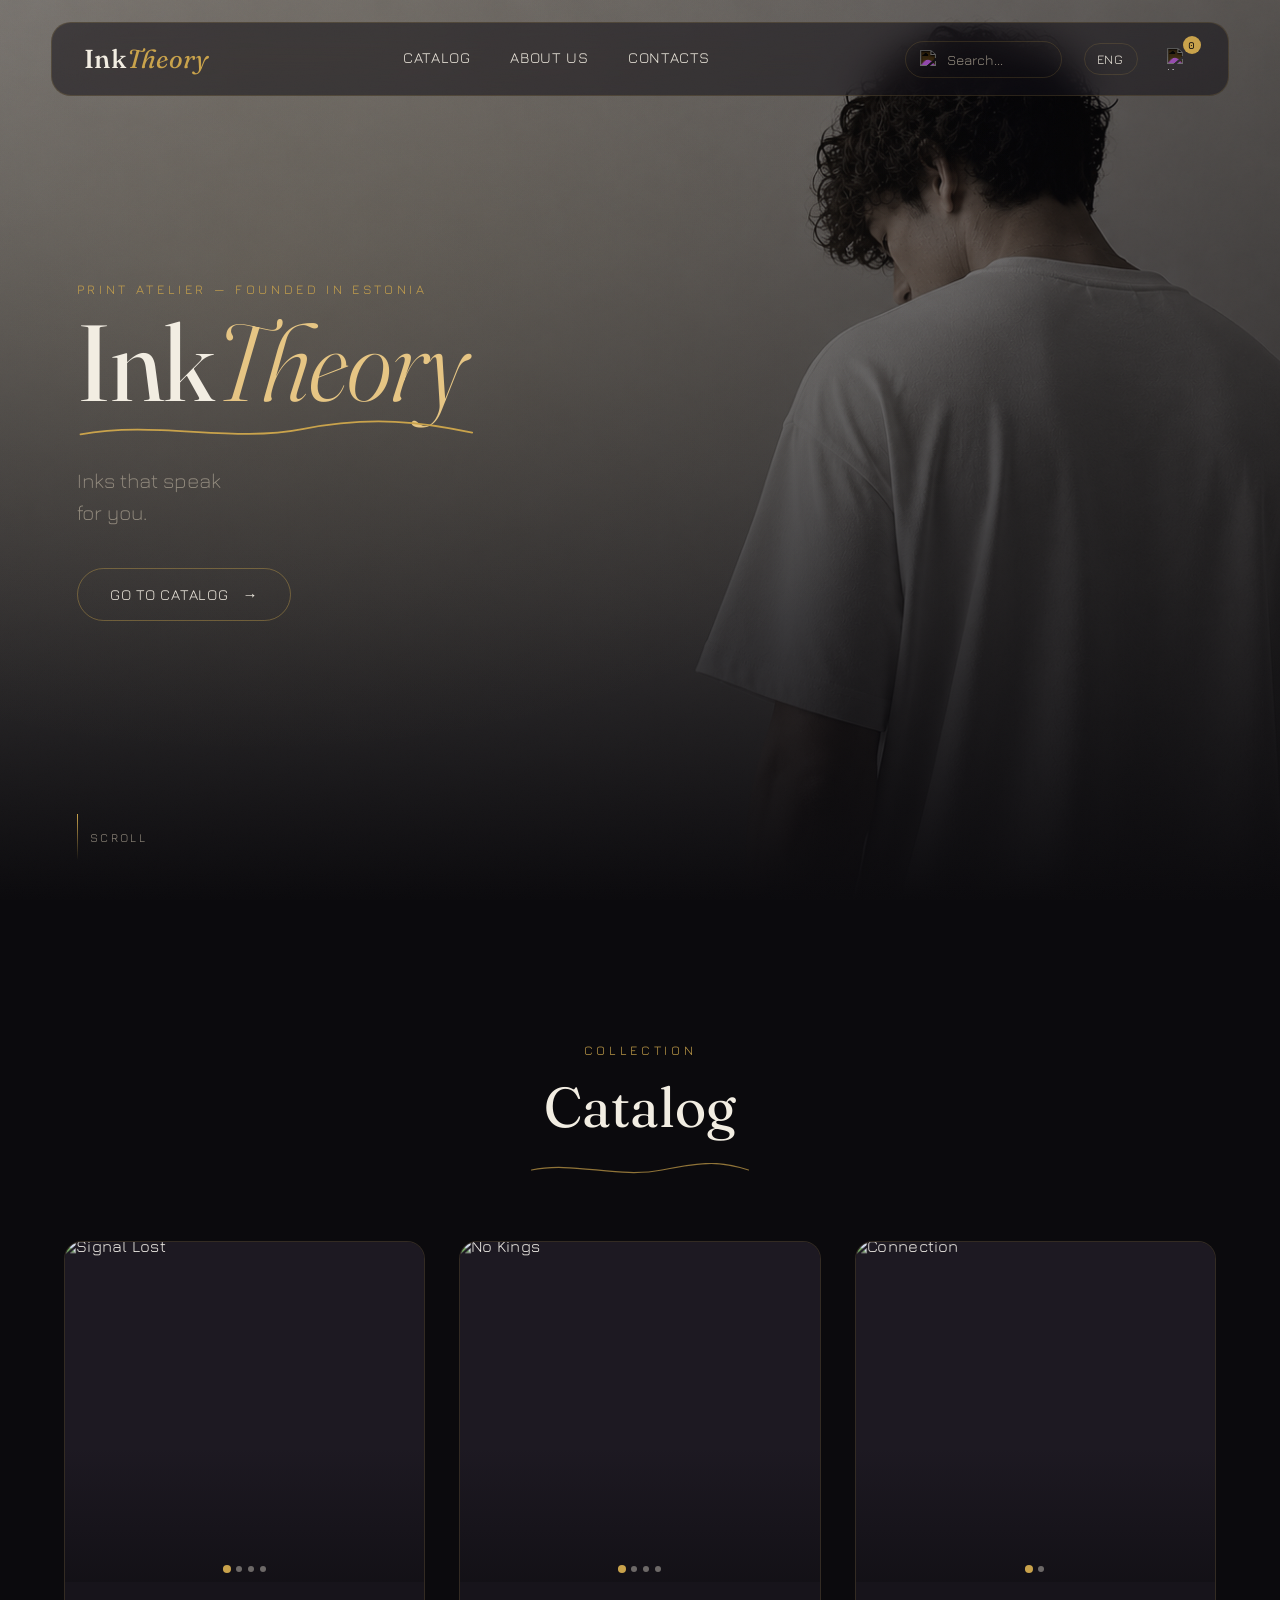
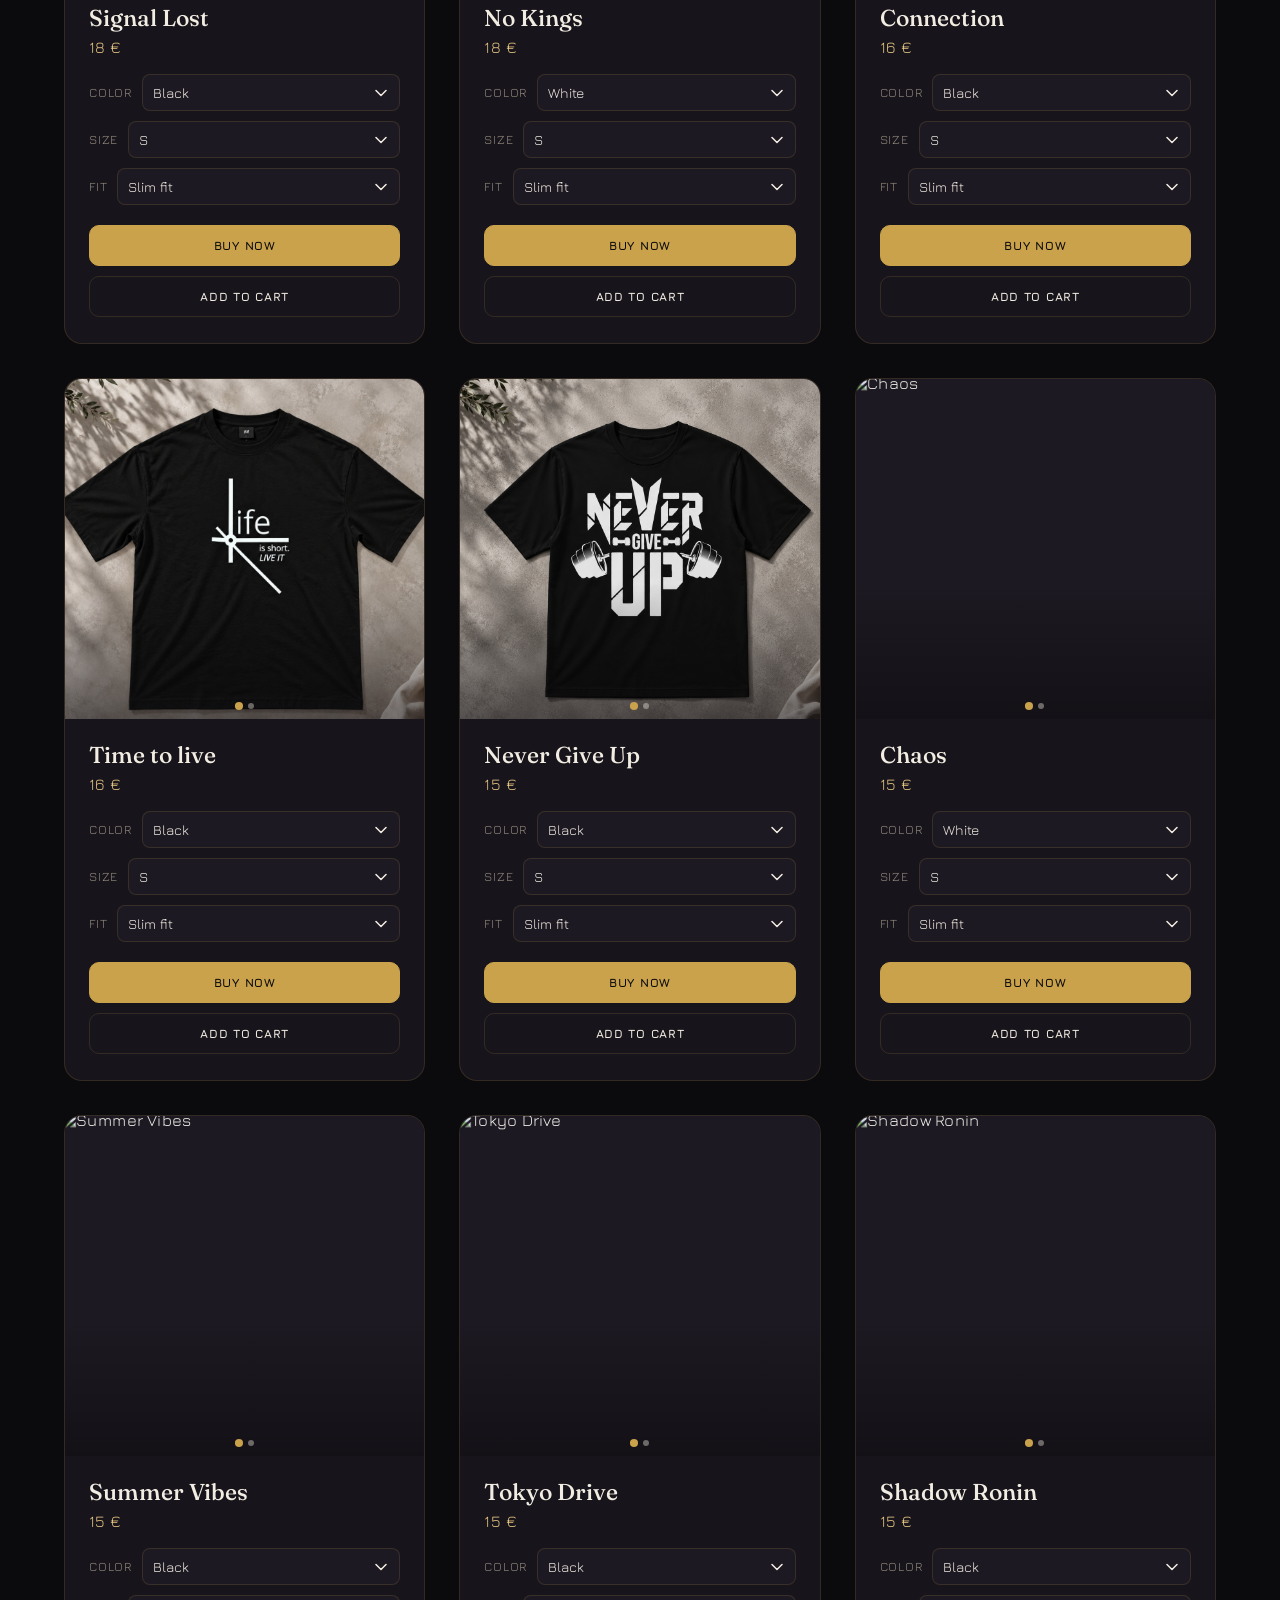
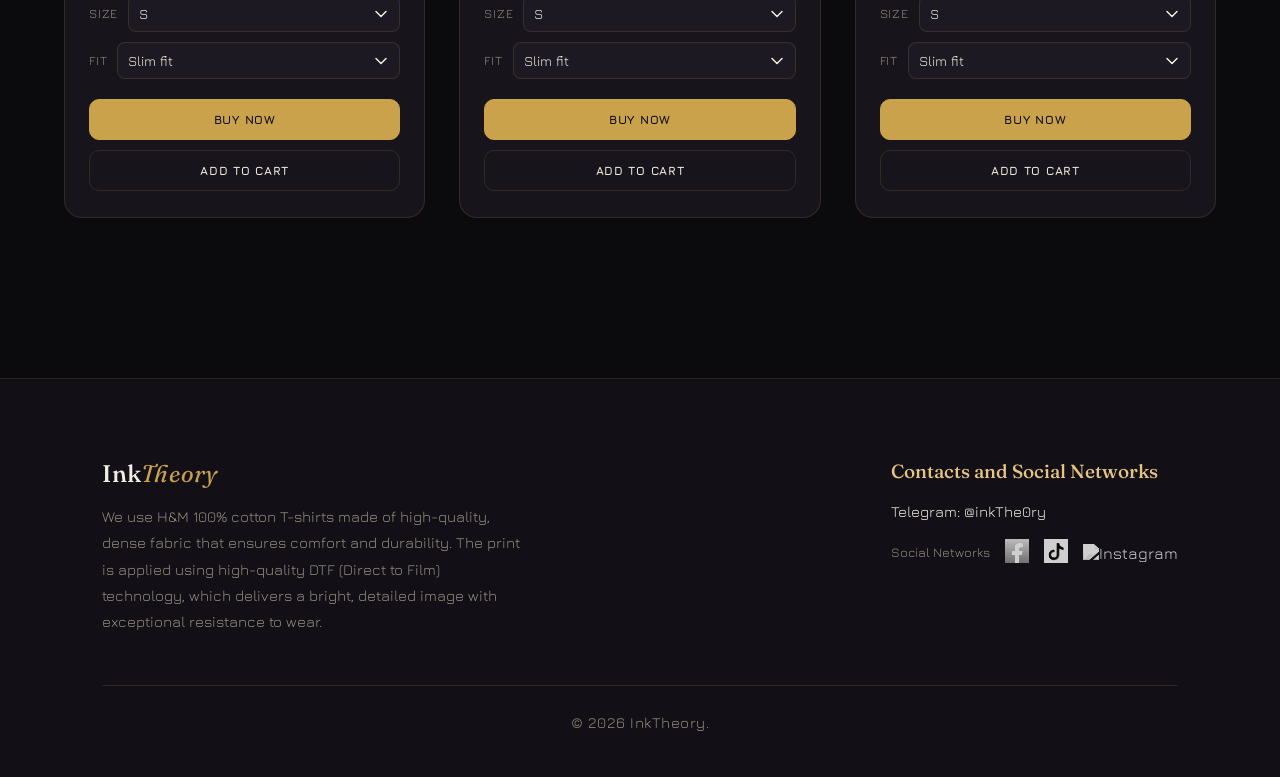
==== commit fbafaa46: "Add files via upload" ====
--- a/InkTheory-Danik/index.html
+++ b/InkTheory-Danik/index.html
@@ -54,26 +54,227 @@
 
 <div class="grain"></div>
 
-<!-- =========================================================
-     HEADER
-     ========================================================= -->
-
 <header class="main-header" id="siteNav">
 
-    <!-- =====================================================
-         MAIN NAVIGATION CONTAINER
-         ===================================================== -->
-
     <div class="nav-inner">
 
-
-        <!-- =================================================
-             MOBILE HEADER
-             ================================================= -->
+        <!-- =====================================================
+             DESKTOP LOGO
+             ===================================================== -->
+
+        <a href="#top" class="logo">
+            Ink<em>Theory</em>
+        </a>
+
+
+        <!-- =====================================================
+             DESKTOP NAVIGATION
+             ===================================================== -->
+
+        <nav class="nav-links">
+
+            <a
+                href="#catalog"
+                id="lang-nav-catalog"
+            >
+                Каталог
+            </a>
+
+            <a
+                href="#footer"
+                id="lang-nav-collections"
+            >
+                О нас
+            </a>
+
+            <a
+                href="#footer"
+                id="lang-nav-contacts"
+            >
+                Контакты
+            </a>
+
+        </nav>
+
+
+        <!-- =====================================================
+             DESKTOP HEADER ICONS
+             ===================================================== -->
+
+        <div class="header-icons">
+
+            <!-- SEARCH -->
+
+            <div class="search-wrap">
+
+                <img
+                    src="search.svg"
+                    alt="Поиск"
+                    class="icon search-icon"
+                >
+
+                <input
+                    type="text"
+                    id="search-input"
+                    placeholder="Поиск..."
+                    autocomplete="off"
+                >
+
+                <div
+                    class="search-results"
+                    id="search-results"
+                ></div>
+
+            </div>
+
+
+            <!-- LANGUAGE -->
+
+            <select
+                id="language-select"
+                aria-label="Выбор языка"
+            >
+
+                <option value="ru">
+                    RUS
+                </option>
+
+                <option value="en">
+                    ENG
+                </option>
+
+                <option value="et">
+                    EST
+                </option>
+
+            </select>
+
+
+            <!-- =================================================
+                 CART
+                 ================================================= -->
+
+            <div class="cart-wrapper">
+
+                <button
+                    type="button"
+                    class="cart-trigger"
+                    aria-label="Открыть корзину"
+                    aria-expanded="false"
+                >
+
+                    <img
+                        src="shopping-cart.svg"
+                        alt="Корзина"
+                        class="icon cart-icon"
+                    >
+
+                    <span class="cart-count">
+                        0
+                    </span>
+
+                </button>
+
+
+                <div
+                    class="cart-window"
+                    aria-label="Корзина"
+                >
+
+                    <div class="cart-header">
+
+                        <h3 id="lang-cart-title">
+                            Корзина
+                        </h3>
+
+                        <button
+                            type="button"
+                            class="cart-close"
+                            aria-label="Закрыть корзину"
+                        >
+                            ×
+                        </button>
+
+                    </div>
+
+
+                    <div class="cart-items">
+
+                        <p id="lang-cart-empty">
+                            Корзина пустая
+                        </p>
+
+                    </div>
+
+
+                    <div class="cart-summary">
+
+                        <div class="cart-summary-row">
+
+                            <span id="lang-cart-subtotal-label">
+                                Товары
+                            </span>
+
+                            <span class="cart-subtotal">
+                                0.00 €
+                            </span>
+
+                        </div>
+
+
+                        <div class="cart-summary-row">
+
+                            <span id="lang-cart-shipping-label">
+                                Доставка
+                            </span>
+
+                            <span class="cart-shipping">
+                                0.00 €
+                            </span>
+
+                        </div>
+
+
+                        <div class="cart-summary-row cart-summary-total">
+
+                            <span id="lang-cart-total-label">
+                                Итого
+                            </span>
+
+                            <strong class="cart-total">
+                                0.00 €
+                            </strong>
+
+                        </div>
+
+                    </div>
+
+
+                    <button
+                        type="button"
+                        class="checkout-btn"
+                        id="lang-cart-checkout"
+                    >
+                        Перейти к оплате
+                    </button>
+
+
+                    <button
+                        type="button"
+                        class="clear-cart"
+                        id="lang-cart-clear"
+                    >
+                        Очистить корзину
+                    </button>
+
+                </div>
+
+            </div>
+
+        </div>
+
 
         <div class="mobile-header-bar">
-
-            <!-- HAMBURGER -->
 
             <button
                 type="button"
@@ -82,16 +283,12 @@
                 aria-label="Открыть меню"
                 aria-expanded="false"
             >
-
                 <span></span>
                 <span></span>
                 <span></span>
-
             </button>
 
-
-            <!-- MOBILE LOGO -->
-
+            <!-- CENTER: LOGO -->
             <a
                 href="#top"
                 class="mobile-logo"
@@ -99,365 +296,147 @@
                 Ink<em>Theory</em>
             </a>
 
-        </div>
-
-
-        <!-- =================================================
-             DESKTOP LOGO
-             ================================================= -->
-
-        <a
-            href="#top"
-            class="logo"
-        >
-            Ink<em>Theory</em>
-        </a>
-
-
-        <!-- =================================================
-             DESKTOP NAVIGATION
-             ================================================= -->
-
-        <nav class="nav-links">
-
-            <a
-                href="#catalog"
-                id="lang-nav-catalog"
-            >
-                Каталог
-            </a>
-
-            <a
-                href="#footer"
-                id="lang-nav-collections"
-            >
-                О нас
-            </a>
-
-            <a
-                href="#footer"
-                id="lang-nav-contacts"
-            >
-                Контакты
-            </a>
-
-        </nav>
-
-
-        <!-- =================================================
-             HEADER ICONS
-             ================================================= -->
-
-        <div class="header-icons">
-
-
-            <!-- =================================================
-                 SEARCH
-                 ================================================= -->
-
-            <div class="search-wrap">
-
-                <img
-                    src="search.svg"
-                    alt="Поиск"
-                    class="icon search-icon"
-                >
-
-                <input
-                    type="text"
-                    id="search-input"
-                    placeholder="Поиск..."
-                    autocomplete="off"
-                >
-
-                <div
-                    class="search-results"
-                    id="search-results"
-                ></div>
-
-            </div>
-
-
-            <!-- =================================================
-                 LANGUAGE
-                 ================================================= -->
-
-            <select
-                id="language-select"
-                aria-label="Выбор языка"
-            >
-
-                <option value="ru">
-                    RUS
-                </option>
-
-                <option value="en">
-                    ENG
-                </option>
-
-                <option value="et">
-                    EST
-                </option>
-
-            </select>
-
-
-            <!-- =================================================
-                 CART
-                 ================================================= -->
-
-            <div class="cart-wrapper">
-
-
-                <!-- CART BUTTON -->
-
-                <button
-                    type="button"
-                    class="cart-trigger"
-                    aria-label="Открыть корзину"
-                    aria-expanded="false"
-                >
-
+            <!-- RIGHT: LANGUAGE + SEARCH + CART -->
+            <div class="mobile-header-actions">
+
+                <!-- LANGUAGE (mobile) -->
+                <select
+                    id="mobile-language-select"
+                    class="mobile-language-select"
+                    aria-label="Выбор языка"
+                >
+                    <option value="ru">RUS</option>
+                    <option value="en">ENG</option>
+                    <option value="et">EST</option>
+                </select>
+
+                <!-- SEARCH BUTTON -->
+                <button
+                    type="button"
+                    class="mobile-action-btn"
+                    id="mobile-search-btn"
+                    aria-label="Поиск"
+                >
+                    <img
+                        src="search.svg"
+                        alt=""
+                    >
+                </button>
+
+                <!-- CART -->
+                <button
+                    type="button"
+                    class="mobile-action-btn mobile-cart-btn"
+                    id="mobile-cart-btn"
+                    aria-label="Корзина"
+                >
                     <img
                         src="shopping-cart.svg"
-                        alt="Корзина"
-                        class="icon cart-icon"
-                    >
-
-                    <span class="cart-count">
+                        alt=""
+                    >
+                    <span
+                        class="mobile-cart-count"
+                        id="mobile-cart-count"
+                    >
                         0
                     </span>
-
-                </button>
-
-
-                <!-- =================================================
-                     CART WINDOW
-                     ================================================= -->
-
-                <div
-                    class="cart-window"
-                    aria-label="Корзина"
-                >
-
-
-                    <!-- CART HEADER -->
-
-                    <div class="cart-header">
-
-                        <h3 id="lang-cart-title">
-                            Корзина
-                        </h3>
-
-                        <button
-                            type="button"
-                            class="cart-close"
-                            aria-label="Закрыть корзину"
-                        >
-                            ×
-                        </button>
-
-                    </div>
-
-
-                    <!-- =================================================
-                         CART ITEMS
-                         ================================================= -->
-
-                    <div class="cart-items">
-
-                        <p id="lang-cart-empty">
-                            Корзина пустая
-                        </p>
-
-                    </div>
-
-
-                    <!-- =================================================
-                         CART SUMMARY
-                         ================================================= -->
-
-                    <div class="cart-summary">
-
-
-                        <!-- SUBTOTAL -->
-
-                        <div class="cart-summary-row">
-
-                            <span id="lang-cart-subtotal-label">
-                                Товары
-                            </span>
-
-                            <span class="cart-subtotal">
-                                0.00 €
-                            </span>
-
-                        </div>
-
-
-                        <!-- SHIPPING -->
-
-                        <div class="cart-summary-row">
-
-                            <span id="lang-cart-shipping-label">
-                                Доставка
-                            </span>
-
-                            <span class="cart-shipping">
-                                0.00 €
-                            </span>
-
-                        </div>
-
-
-                        <!-- TOTAL -->
-
-                        <div
-                            class="cart-summary-row cart-summary-total"
-                        >
-
-                            <span id="lang-cart-total-label">
-                                Итого
-                            </span>
-
-                            <strong class="cart-total">
-                                0.00 €
-                            </strong>
-
-                        </div>
-
-                    </div>
-
-
-                    <!-- =================================================
-                         CHECKOUT
-                         ================================================= -->
-
-                    <button
-                        type="button"
-                        class="checkout-btn"
-                        id="lang-cart-checkout"
-                    >
-                        Перейти к оплате
-                    </button>
-
-
-                    <!-- =================================================
-                         CLEAR CART
-                         ================================================= -->
-
-                    <button
-                        type="button"
-                        class="clear-cart"
-                        id="lang-cart-clear"
-                    >
-                        Очистить корзину
-                    </button>
-
-
-                </div>
-
-            </div>
-
+                </button>
+
+            </div>
 
         </div>
 
-
+</header>
+
+
+<!-- =========================================================
+     MOBILE SEARCH
+     ========================================================= -->
+
+<div
+    class="mobile-search-overlay"
+    id="mobile-search-overlay"
+>
+    <div class="mobile-search-box">
+        <div class="mobile-search-input-wrap">
+            <img
+                src="search.svg"
+                alt=""
+            >
+            <input
+                type="text"
+                id="mobile-search-input"
+                placeholder="Поиск..."
+                autocomplete="off"
+            >
+        </div>
+        <div
+            class="mobile-search-results"
+            id="mobile-search-results"
+        ></div>
     </div>
-    <!-- END .nav-inner -->
-
-
-    <!-- =====================================================
-         MOBILE MENU
-         ===================================================== -->
-
-    <div
-        class="mobile-menu"
-        id="mobile-menu"
-    >
-
-
-        <!-- HOME -->
-
-        <a href="#top">
-            Главная
-        </a>
-
-
-        <!-- CATALOG -->
-
-        <a href="#catalog">
+</div>
+
+
+<!-- =========================================================
+     MOBILE SIDE MENU
+     ========================================================= -->
+
+<div
+    class="mobile-menu-overlay"
+    id="mobile-menu-overlay"
+></div>
+
+
+<aside
+    class="mobile-side-menu"
+    id="mobile-side-menu"
+>
+
+    <div class="mobile-side-menu-header">
+
+        <span class="mobile-side-title">
+            Menu
+        </span>
+
+        <button
+            type="button"
+            class="mobile-side-close"
+            id="mobile-side-close"
+            aria-label="Закрыть меню"
+        >
+            ×
+        </button>
+
+    </div>
+
+
+    <nav class="mobile-side-links">
+
+        <a
+            href="#catalog"
+            id="lang-mobile-catalog"
+        >
             Каталог
         </a>
 
-
-        <!-- ABOUT -->
-
-        <a href="#footer">
+        <a
+            href="#footer"
+            id="lang-mobile-about"
+        >
             О нас
         </a>
 
-
-        <!-- CONTACTS -->
-
-        <a href="#footer">
+        <a
+            href="#footer"
+            id="lang-mobile-contacts"
+        >
             Контакты
         </a>
 
-
-        <!-- =================================================
-             SEARCH BUTTON
-             ================================================= -->
-
-        <button
-            type="button"
-            class="mobile-search-button"
-            id="mobile-search-button"
-        >
-            🔍&nbsp;&nbsp;Поиск
-        </button>
-
-
-        <!-- =================================================
-             LANGUAGE
-             ================================================= -->
-
-        <div class="mobile-language">
-
-
-            <button
-                type="button"
-                data-mobile-lang="ru"
-            >
-                RUS
-            </button>
-
-
-            <button
-                type="button"
-                data-mobile-lang="en"
-            >
-                ENG
-            </button>
-
-
-            <button
-                type="button"
-                data-mobile-lang="et"
-            >
-                EST
-            </button>
-
-
-        </div>
-
-
-    </div>
-    <!-- END .mobile-menu -->
-
-
-</header>
-
+    </nav>
+
+</aside>
 
 
 <!-- ============================================================= -->
--- a/InkTheory-Danik/style.css
+++ b/InkTheory-Danik/style.css
@@ -1942,280 +1942,534 @@
     transform: translateY(0);
 }
 
-/* =========================================================================
-   АДАПТИВНОСТЬ
-   ========================================================================= */
-
-@media (max-width: 1024px) {
-    .main-title { font-size: 76px; }
-    .catalog-title { font-size: 44px; }
-    .nav-links { gap: 24px; }
-}
-
-@media (max-width: 768px) {
-    .main-header { padding: 14px 3vw 0; }
+/* =========================================================
+   INKTHEORY — MOBILE HEADER / MENU / SEARCH
+   FINAL FIX (v2)
+   ========================================================= */
+
+
+/* =========================================================
+   DESKTOP — MOBILE ELEMENTS HIDDEN
+   ========================================================= */
+
+.mobile-header-bar,
+.mobile-search-overlay,
+.mobile-menu-overlay,
+.mobile-side-menu {
+    display: none;
+}
+
+
+/* =========================================================
+   MOBILE
+   ========================================================= */
+
+@media (max-width: 700px) {
+
+    /* -----------------------------------------------------
+       MAIN HEADER
+       ----------------------------------------------------- */
+
+    .main-header {
+        position: fixed;
+        top: 0;
+        left: 0;
+        right: 0;
+        width: 100%;
+        padding: 10px 12px 0;
+        z-index: 10000;
+        pointer-events: none;
+    }
 
     .nav-inner {
-        height: auto;
-        flex-direction: column;
-        gap: 14px;
-        padding: 16px 20px;
-        border-radius: 16px;
-    }
-
-    .nav-links {
-        gap: 18px;
-        flex-wrap: wrap;
-        justify-content: center;
-    }
-
-    .nav-links a { font-size: 13px; }
-
-    .header-icons {
+        position: relative;
         width: 100%;
-        justify-content: center;
-        flex-wrap: wrap;
-        gap: 14px;
-    }
-
-    #search-input { width: 90px; }
-    #search-input:focus { width: 120px; }
-
-    .search-results {
-        left: 50%;
-        transform: translateX(-50%) translateY(-6px);
-        width: 240px;
-    }
-
-    .search-results.active {
-        transform: translateX(-50%) translateY(0);
-    }
-
-    .cart-window {
-        right: auto;
-        left: 50%;
-        transform: translateX(-50%);
-    }
-
-    @keyframes cartIn {
-        to { opacity: 1; transform: translateX(-50%) translateY(0); }
-    }
-
-    .hero {
-        padding: 0 6vw;
-        text-align: center;
-        justify-content: center;
-    }
-
-    .hero-content { margin: 130px auto 60px; }
-
-    .ink-stroke { margin-left: auto; margin-right: auto; }
-
-    .main-title { font-size: 52px; }
-    .main-subtitle { font-size: 17px; }
-    .scroll-cue { display: none; }
-
-    .catalog { padding: 90px 4vw 60px; }
-    .catalog-title { font-size: 34px; }
-
-    .products-grid {
-        grid-template-columns: repeat(auto-fill, minmax(240px, 1fr));
-        gap: 20px;
-    }
-
-    .footer { padding: 60px 6% 30px; }
-    .footer-content { flex-direction: column; align-items: center; text-align: center; gap: 34px; }
-    .footer-about, .footer-contacts { max-width: 100%; }
-    .social-icons { justify-content: center; }
-}
-
-@media (max-width: 480px) {
-    .main-title { font-size: 40px; }
-    .products-grid { grid-template-columns: 1fr; }
-}
-
-/* уважение к reduced-motion */
-@media (prefers-reduced-motion: reduce) {
-    *, *::before, *::after {
-        animation-duration: 0.001ms !important;
-        animation-iteration-count: 1 !important;
-        transition-duration: 0.001ms !important;
-        scroll-behavior: auto !important;
-    }
-}
-
-/* =========================================================================
-   МОДАЛЬНОЕ ОКНО БЫСТРОЙ ОПЛАТЫ (задаётся через JS, стили-подложка)
-   ========================================================================= */
-#paypal-fast-modal input,
-#paypal-fast-modal textarea,
-#paypal-fast-modal select {
-    font-family: 'Jura', sans-serif;
-}
-
-/* =========================================================================
-   КАРТА ВЫБОРА МЕСТА ДОСТАВКИ (внутри модального окна оформления заказа)
-   ========================================================================= */
-
-.delivery-map-block {
-    margin-top: 4px;
-}
-
-.delivery-map-links {
-    display: flex;
-    flex-wrap: wrap;
-    gap: 8px;
-    margin-bottom: 8px;
-}
-
-.delivery-map-link {
-    display: inline-flex;
-    align-items: center;
-    gap: 6px;
-    font-size: 12px;
-    padding: 7px 12px;
-    border-radius: 999px;
-    border: 1px solid rgba(201,162,75,0.35);
-    color: #e6c583;
-    background: rgba(201,162,75,0.08);
-    text-decoration: none;
-    transition: background 0.2s, transform 0.2s;
-}
-
-.delivery-map-link:hover {
-    background: rgba(201,162,75,0.18);
-    transform: translateY(-1px);
-}
-
-.delivery-map-search {
-    display: flex;
-    gap: 6px;
-    margin-bottom: 8px;
-}
-
-.delivery-map-search input {
-    flex: 1;
-    padding: 9px 10px;
-    background: #1d1922;
-    border: 1px solid rgba(201,162,75,0.2);
-    color: #f2ede2;
-    border-radius: 8px;
-    font-size: 13px;
-}
-
-.delivery-map-search button {
-    padding: 0 14px;
-    border: 1px solid rgba(201,162,75,0.35);
-    background: rgba(201,162,75,0.12);
-    color: #e6c583;
-    border-radius: 8px;
-    font-size: 13px;
-    cursor: pointer;
-    white-space: nowrap;
-}
-
-.delivery-map-search button:hover {
-    background: rgba(201,162,75,0.22);
-}
-
-.delivery-map-canvas {
-    width: 100%;
-    height: 190px;
-    border-radius: 10px;
-    overflow: hidden;
-    border: 1px solid rgba(201,162,75,0.2);
-    background: #1d1922;
-}
-
-.delivery-map-hint {
-    font-size: 11.5px;
-    color: #948c7f;
-    margin-top: 6px;
-    line-height: 1.4;
-}
-
-/* тёмная тема для попапов Leaflet, чтобы они не выбивались из дизайна */
-.leaflet-popup-content-wrapper,
-.leaflet-popup-tip {
-    background: #17141b;
-    color: #f2ede2;
-}
-
-.leaflet-container a.leaflet-popup-close-button {
-    color: #948c7f;
-}
-
-
-/* ===== СТРЕЛКИ КАРУСЕЛИ НА ТЕЛЕФОНАХ ===== */
-@media (max-width: 768px) {
-    .carousel-btn {
+        max-width: none;
+        height: 58px;
+        padding: 0 12px;
+        margin: 0;
+        display: flex;
+        align-items: center;
+        border-radius: 15px;
+        pointer-events: auto;
+    }
+
+    /* Скрываем десктопные элементы */
+    .nav-inner > .logo,
+    .nav-inner > .nav-links,
+    .nav-inner > .header-icons {
         display: none !important;
     }
-}
-
-
-
-
-
-
-
-/* =========================================================
-   FIX MOBILE MENU BUTTON
-   ========================================================= */
-
-@media (max-width: 700px) {
-
-    .mobile-header-bar {
+
+
+    /* -----------------------------------------------------
+       MOBILE HEADER BAR
+       Размещение: [Гамбургер (слева)] --- [Логотип (центр)] --- [Поиск + Корзина (справа)]
+       ----------------------------------------------------- */
+.mobile-header-bar {
+        display: flex !important;
+        align-items: center !important;
+        justify-content: space-between !important;
         position: relative !important;
-        z-index: 100002 !important;
-
-        /* Сам контейнер не перехватывает клики */
-        pointer-events: none !important;
-    }
-
+        width: 100% !important;
+        height: 100% !important;
+    }
+
+    /* --- СЛЕВА: ГАМБУРГЕР --- */
     .mobile-menu-btn {
         position: relative !important;
-        z-index: 100010 !important;
-
-        pointer-events: auto !important;
-        cursor: pointer !important;
-
+        left: auto !important;
+        top: auto !important;
+        transform: none !important;
+        width: 40px;
+        height: 40px;
+        padding: 0;
+        border: 0;
+        border-radius: 10px;
+        background: transparent;
+        color: var(--text);
+        cursor: pointer;
+        display: flex;
+        flex-direction: column;
+        align-items: center;
+        justify-content: center;
+        gap: 5px;
+        -webkit-tap-highlight-color: transparent;
         touch-action: manipulation;
+        z-index: 3;
+        flex-shrink: 0;
+        margin: 0 !important;
+    }
+
+    .mobile-menu-btn span {
+        display: block;
+        width: 18px;
+        height: 1.6px;
+        background: var(--text);
+        border-radius: 999px;
+        transition: transform .25s var(--ease), opacity .2s ease;
+    }
+
+    .mobile-menu-btn.active span:nth-child(1) {
+        transform: translateY(6.6px) rotate(45deg);
+    }
+
+    .mobile-menu-btn.active span:nth-child(2) {
+        opacity: 0;
+    }
+
+    .mobile-menu-btn.active span:nth-child(3) {
+        transform: translateY(-6.6px) rotate(-45deg);
+    }
+
+    .mobile-menu-btn:active {
+        background: rgba(201, 162, 75, .12);
+        transform: scale(.94) !important;
+    }
+
+    /* --- ПО ЦЕНТРУ: ЛОГОТИП --- */
+    .mobile-logo {
+        position: absolute !important;
+        left: 50% !important;
+        top: 50% !important;
+        transform: translate(-50%, -50%) !important;
+        display: inline-block;
+        font-family: 'Fraunces', serif;
+        font-size: 20px;
+        font-weight: 500;
+        color: var(--text);
+        letter-spacing: .01em;
+        white-space: nowrap;
+        pointer-events: auto;
+        z-index: 2;
+        margin: 0 !important;
+    }
+
+    .mobile-logo em {
+        font-style: italic;
+        color: var(--gold);
+        font-weight: 400;
+    }
+
+    /* --- СПРАВА: ЯЗЫК + ПОИСК + КОРЗИНА --- */
+    .mobile-header-actions {
+        position: relative !important;
+        right: auto !important;
+        top: auto !important;
+        transform: none !important;
+        display: flex !important;
+        align-items: center !important;
+        justify-content: flex-end !important;
+        gap: 4px;
+        margin-left: auto !important;
+        z-index: 3;
+        flex-shrink: 0;
+    }
+
+    /* Мобильный селект языка */
+    .mobile-language-select {
+        font-size: 11px;
+        letter-spacing: 0.04em;
+        border: 1px solid var(--border);
+        border-radius: 999px;
+        padding: 6px 10px;
+        background: transparent;
+        color: var(--text);
+        cursor: pointer;
+        outline: none;
+        appearance: none;
+        -webkit-appearance: none;
         -webkit-tap-highlight-color: transparent;
-    }
-
-    .mobile-logo {
-        pointer-events: auto !important;
-    }
-
-    /* Корзина должна быть кликабельной */
-    .header-icons {
-        position: absolute !important;
-        z-index: 100005 !important;
-        pointer-events: auto !important;
-    }
-
-    .cart-wrapper {
-        position: relative !important;
-        z-index: 100006 !important;
-        pointer-events: auto !important;
-    }
-
-    .cart-trigger {
-        position: relative !important;
-        z-index: 100007 !important;
-        pointer-events: auto !important;
-        cursor: pointer !important;
+        max-width: 58px;
+        text-align: center;
+        font-family: 'Jura', sans-serif;
+        flex-shrink: 0;
+    }
+
+    .mobile-language-select option {
+        background: var(--surface);
+        color: var(--text);
+    }
+
+    .mobile-language-select:focus {
+        border-color: var(--gold);
+    }
+
+    .mobile-action-btn {
+        position: relative;
+        width: 40px;
+        height: 40px;
+        padding: 0;
+        border: 0;
+        border-radius: 10px;
+        background: transparent;
+        color: var(--text);
+        cursor: pointer;
+        display: flex;
+        align-items: center;
+        justify-content: center;
+        -webkit-tap-highlight-color: transparent;
         touch-action: manipulation;
-    }
-
-    /* Само меню выше всех элементов шапки */
-    .mobile-menu {
-        z-index: 100020 !important;
+        flex-shrink: 0;
+    }
+
+    .mobile-action-btn img {
+        width: 19px;
+        height: 19px;
+        object-fit: contain;
+        filter: invert(1);
+        opacity: .9;
+        pointer-events: none;
+    }
+
+    .mobile-action-btn:active {
+        background: rgba(201, 162, 75, .12);
+        transform: scale(.94);
+    }
+
+    .mobile-cart-count {
+        position: absolute;
+        top: 3px;
+        right: 2px;
+        min-width: 16px;
+        height: 16px;
+        padding: 0 4px;
+        display: flex;
+        align-items: center;
+        justify-content: center;
+        border-radius: 999px;
+        background: var(--gold);
+        color: #0b0a0d;
+        font-family: 'Jura', sans-serif;
+        font-size: 9px;
+        font-weight: 700;
+        line-height: 1;
+        pointer-events: none;
+    }
+
+    /* =====================================================
+       MOBILE SEARCH — ПОПОЛЗАЮЩАЯ ПЛАШКА ПОД ШАПКОЙ
+       ===================================================== */
+
+   .mobile-search-overlay {
+    position: fixed;
+    top: 72px;
+    left: 12px;
+    right: 12px;
+    bottom: auto;
+    z-index: 9999;
+    display: flex;
+    flex-direction: column;
+    align-items: stretch;
+    padding: 0;
+    background: transparent;
+    opacity: 0;
+    visibility: hidden;
+    pointer-events: none;
+    transition: opacity .22s ease, transform .22s ease, visibility .22s ease;
+    transform: translateY(-6px);
+}
+
+.mobile-search-overlay.active {
+    opacity: 1;
+    visibility: visible;
+    pointer-events: auto;
+    transform: translateY(0);
+}
+
+.mobile-search-box {
+    position: relative;
+    width: 100%;
+    background: var(--surface);
+    border: none;
+    box-shadow: 0 10px 28px rgba(0, 0, 0, .4);
+    padding: 10px;
+    border-radius: 14px;
+}
+
+.mobile-search-input-wrap {
+    display: flex;
+    align-items: center;
+    width: 100%;
+    height: 42px;
+    padding: 0 12px;
+    gap: 10px;
+    border: none;
+    border-radius: 10px;
+    background: var(--surface-2, #1d1922);
+}
+
+.mobile-search-input-wrap img {
+    width: 16px;
+    height: 16px;
+    filter: invert(1);
+    opacity: .55;
+    flex-shrink: 0;
+}
+
+#mobile-search-input {
+    width: 100%;
+    min-width: 0;
+    padding: 0;
+    border: 0;
+    outline: none;
+    background: transparent;
+    color: var(--text);
+    font-family: 'Jura', sans-serif;
+    font-size: 16px;
+}
+
+#mobile-search-input::placeholder {
+    color: var(--text-muted);
+    font-size: 14px;
+}
+
+.mobile-search-results {
+    width: 100%;
+    max-height: 45vh;
+    overflow-y: auto;
+    margin-top: 8px;
+    padding: 4px;
+    border: none;
+    border-radius: 10px;
+    background: transparent;
+    display: none;
+    -webkit-overflow-scrolling: touch;
+}
+
+.mobile-search-results.active {
+    display: block;
+}
+
+.mobile-search-result-item {
+    width: 100%;
+    display: flex;
+    align-items: center;
+    gap: 10px;
+    padding: 9px 10px;
+    border: 0;
+    border-radius: 8px;
+    background: transparent;
+    color: var(--text);
+    font-family: 'Jura', sans-serif;
+    font-size: 14px;
+    text-align: left;
+    cursor: pointer;
+}
+
+.mobile-search-result-item:active {
+    background: var(--surface-2);
+}
+
+.mobile-search-result-item img {
+    width: 34px;
+    height: 40px;
+    object-fit: cover;
+    border-radius: 6px;
+    background: var(--surface-2);
+    flex-shrink: 0;
+}
+
+.mobile-search-result-item span {
+    color: var(--gold-bright);
+}
+
+.mobile-search-no-results {
+    padding: 12px;
+    color: var(--text-muted);
+    font-size: 13px;
+    text-align: center;
+}
+
+    /* =====================================================
+       MOBILE SIDE MENU
+       ===================================================== */
+
+    .mobile-menu-overlay {
+        position: fixed;
+        inset: 0;
+        z-index: 100200;
+        display: block;
+        background: rgba(0, 0, 0, .5);
+        backdrop-filter: blur(3px);
+        -webkit-backdrop-filter: blur(3px);
+        opacity: 0;
+        visibility: hidden;
+        pointer-events: none;
+        transition: opacity .25s ease, visibility .25s ease;
+    }
+
+    .mobile-menu-overlay.active {
+        opacity: 1;
+        visibility: visible;
         pointer-events: auto;
     }
 
-    .mobile-menu.active {
+    .mobile-side-menu {
+        position: fixed;
+        top: 0;
+        left: 0;
+        width: min(82vw, 320px);
+        height: 100dvh;
+        display: flex;
+        flex-direction: column;
+        z-index: 100300;
+        padding:
+            max(18px, env(safe-area-inset-top))
+            18px
+            24px;
+        background: var(--surface);
+        border-right: 1px solid var(--border);
+        box-shadow: 15px 0 50px rgba(0, 0, 0, .45);
+        transform: translateX(-105%);
+        transition: transform .3s var(--ease);
+        visibility: hidden;
+        pointer-events: none;
+    }
+
+    .mobile-side-menu.active {
+        transform: translateX(0);
+        visibility: visible;
         pointer-events: auto;
     }
+
+    .mobile-side-menu-header {
+        display: flex;
+        align-items: center;
+        justify-content: space-between;
+        min-height: 44px;
+        padding-bottom: 14px;
+        border-bottom: 1px solid var(--border);
+    }
+
+    .mobile-side-title {
+        font-family: 'Fraunces', serif;
+        font-size: 20px;
+        color: var(--gold-bright);
+    }
+
+    .mobile-side-close {
+        width: 38px;
+        height: 38px;
+        padding: 0;
+        border: 0;
+        border-radius: 10px;
+        background: transparent;
+        color: var(--text-muted);
+        font-size: 30px;
+        line-height: 1;
+        cursor: pointer;
+        display: flex;
+        align-items: center;
+        justify-content: center;
+        -webkit-tap-highlight-color: transparent;
+    }
+
+    .mobile-side-close:active {
+        background: var(--surface-2);
+        color: var(--text);
+    }
+
+    .mobile-side-links {
+        display: flex;
+        flex-direction: column;
+        margin-top: 16px;
+        gap: 4px;
+        flex: 1;
+        overflow-y: auto;
+    }
+
+    .mobile-side-links a {
+        display: flex;
+        align-items: center;
+        min-height: 50px;
+        padding: 0 14px;
+        border-radius: 10px;
+        color: var(--text);
+        font-size: 15px;
+        letter-spacing: .05em;
+        text-transform: uppercase;
+        transition: background .2s ease, color .2s ease;
+    }
+
+    .mobile-side-links a:active {
+        background: var(--surface-2);
+        color: var(--gold-bright);
+    }
+
+
+    /* =====================================================
+       BODY LOCK
+       ===================================================== */
+
+    body.mobile-menu-open,
+    body.mobile-search-open {
+        overflow: hidden;
+    }
+
+
+    /* =====================================================
+       CATALOG OFFSET
+       ===================================================== */
+
+    #catalog {
+        scroll-margin-top: 80px;
+    }
+}
+
+@media (max-width: 360px) {
+    .mobile-language-select {
+        font-size: 10px;
+        padding: 5px 8px;
+        max-width: 52px;
+    }
+
+    .mobile-header-actions {
+        gap: 2px;
+    }
+
+    .mobile-action-btn {
+        width: 36px;
+        height: 36px;
+    }
 }
